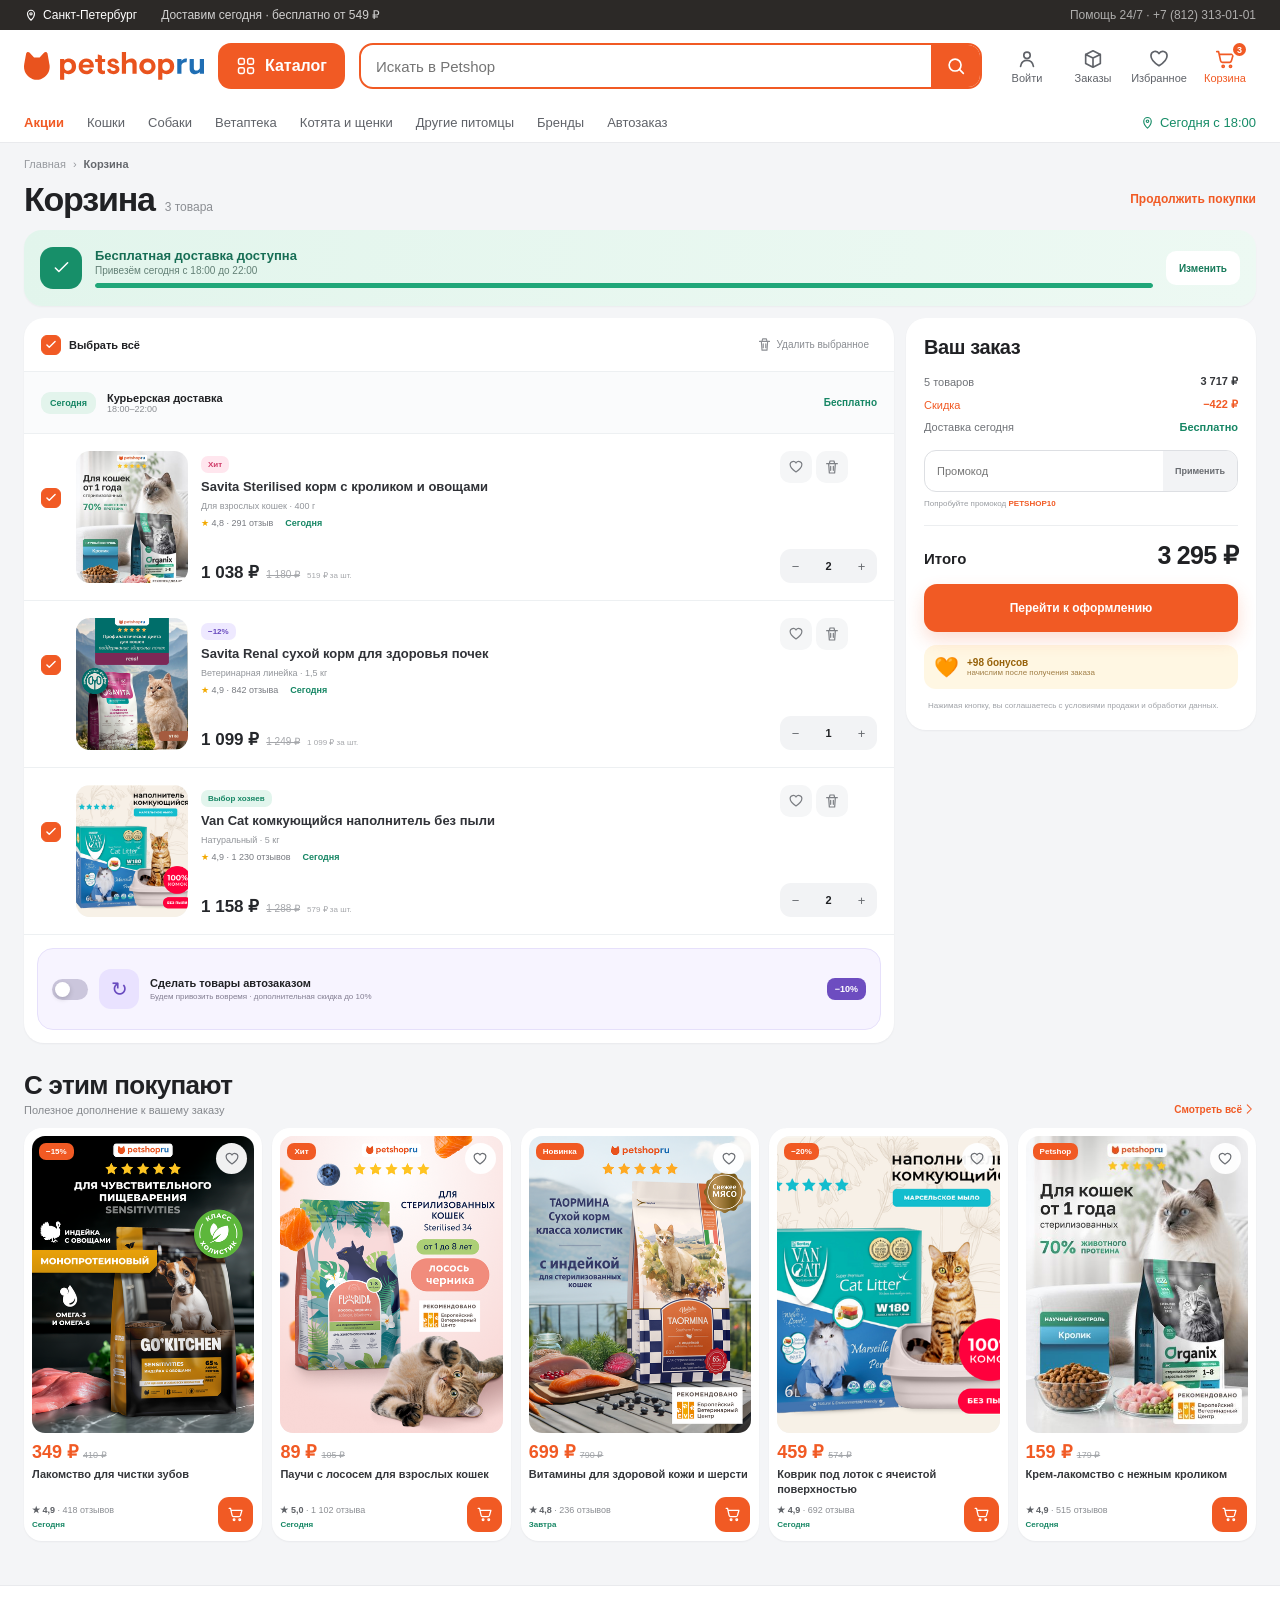
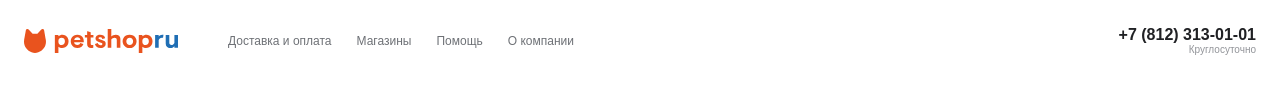
==== public/prototype/cart.html @ 6e59c79e "Add redesigned responsive shopping cart" ====
<!doctype html>
<html lang="ru">
<head>
  <meta charset="utf-8">
  <meta name="viewport" content="width=device-width, initial-scale=1, viewport-fit=cover">
  <meta name="theme-color" content="#f15a24">
  <title>Корзина — Petshop</title>
  <link rel="stylesheet" href="styles.css">
  <link rel="stylesheet" href="cart.css">
</head>
<body class="cart-page">
  <svg class="svg-sprite" aria-hidden="true">
    <symbol id="i-menu" viewBox="0 0 24 24"><path d="M4 7h16M4 12h16M4 17h16"/></symbol>
    <symbol id="i-search" viewBox="0 0 24 24"><circle cx="11" cy="11" r="6.5"/><path d="m16 16 4 4"/></symbol>
    <symbol id="i-pin" viewBox="0 0 24 24"><path d="M12 21s6-5.1 6-11a6 6 0 1 0-12 0c0 5.9 6 11 6 11Z"/><circle cx="12" cy="10" r="2"/></symbol>
    <symbol id="i-user" viewBox="0 0 24 24"><circle cx="12" cy="8" r="3.5"/><path d="M5 20c.7-4.3 3.2-6.5 7-6.5s6.3 2.2 7 6.5"/></symbol>
    <symbol id="i-heart" viewBox="0 0 24 24"><path d="M20.8 8.4c0 5.4-8.8 11-8.8 11s-8.8-5.6-8.8-11A4.7 4.7 0 0 1 12 6.1a4.7 4.7 0 0 1 8.8 2.3Z"/></symbol>
    <symbol id="i-cart" viewBox="0 0 24 24"><path d="M3 4h2l2.2 10.1a2 2 0 0 0 2 1.6h7.8a2 2 0 0 0 1.9-1.4L21 7H6"/><circle cx="10" cy="20" r="1.2"/><circle cx="18" cy="20" r="1.2"/></symbol>
    <symbol id="i-box" viewBox="0 0 24 24"><path d="m4 7 8-4 8 4-8 4-8-4Zm0 0v10l8 4 8-4V7M12 11v10"/></symbol>
    <symbol id="i-grid" viewBox="0 0 24 24"><rect x="3" y="3" width="7" height="7" rx="2"/><rect x="14" y="3" width="7" height="7" rx="2"/><rect x="3" y="14" width="7" height="7" rx="2"/><rect x="14" y="14" width="7" height="7" rx="2"/></symbol>
    <symbol id="i-chevron" viewBox="0 0 24 24"><path d="m9 5 7 7-7 7"/></symbol>
    <symbol id="i-close" viewBox="0 0 24 24"><path d="m5 5 14 14M19 5 5 19"/></symbol>
    <symbol id="i-home" viewBox="0 0 24 24"><path d="m3 11 9-8 9 8"/><path d="M5 10v11h14V10M9 21v-7h6v7"/></symbol>
    <symbol id="i-trash" viewBox="0 0 24 24"><path d="M4 7h16M9 3h6l1 4H8l1-4Zm-2 4 1 14h8l1-14M10 11v6M14 11v6"/></symbol>
    <symbol id="i-check" viewBox="0 0 24 24"><path d="m5 12 4 4L19 6"/></symbol>
  </svg>

  <div class="topbar">
    <div class="shell topbar__inner">
      <button type="button" data-toast="Город доставки — Санкт-Петербург"><svg><use href="#i-pin"/></svg>Санкт-Петербург</button>
      <span>Доставим сегодня · бесплатно от 549 ₽</span>
      <a href="tel:+78123130101">Помощь 24/7 · +7 (812) 313-01-01</a>
    </div>
  </div>

  <header class="site-header">
    <div class="shell header-main">
      <button class="icon-button mobile-menu" type="button" aria-label="Открыть меню" aria-expanded="false" data-menu-open><svg><use href="#i-menu"/></svg></button>
      <a class="logo" href="index.html" aria-label="Petshop — главная"><img src="assets/petshop-logo.svg" alt="Petshop.ru"></a>
      <a class="catalog-button" href="catalog.html"><svg><use href="#i-grid"/></svg>Каталог</a>
      <form class="search search--desktop" data-search-form>
        <input type="search" placeholder="Искать в Petshop" aria-label="Поиск в Petshop">
        <button type="submit" aria-label="Найти"><svg><use href="#i-search"/></svg></button>
      </form>
      <nav class="account-nav" aria-label="Личный кабинет">
        <a href="#" data-toast="Вход в личный кабинет"><svg><use href="#i-user"/></svg><span>Войти</span></a>
        <a href="#" data-toast="Открываем заказы"><svg><use href="#i-box"/></svg><span>Заказы</span></a>
        <a href="#" data-toast="Открываем избранное"><svg><use href="#i-heart"/></svg><span>Избранное</span></a>
        <a href="cart.html" class="cart-link is-current"><svg><use href="#i-cart"/></svg><span>Корзина</span><b data-cart-count>3</b></a>
      </nav>
      <a class="mobile-cart is-current" href="cart.html" aria-label="Корзина"><svg><use href="#i-cart"/></svg><b data-cart-count>3</b></a>
    </div>

    <div class="shell mobile-search-wrap">
      <form class="search search--mobile" data-search-form>
        <svg><use href="#i-search"/></svg>
        <input type="search" placeholder="Искать в Petshop" aria-label="Поиск в Petshop">
      </form>
    </div>

    <nav class="shell shortcut-nav" aria-label="Разделы магазина">
      <a class="shortcut-nav__accent" href="index.html#catalog">Акции</a>
      <a href="catalog.html?page=cats">Кошки</a>
      <a href="catalog.html?page=dogs">Собаки</a>
      <a href="catalog.html#vet">Ветаптека</a>
      <a href="catalog.html#young">Котята и щенки</a>
      <a href="catalog.html#other-pets">Другие питомцы</a>
      <a href="#" data-toast="Открываем список брендов">Бренды</a>
      <a href="index.html#auto">Автозаказ</a>
      <span><svg><use href="#i-pin"/></svg> Сегодня с 18:00</span>
    </nav>
  </header>

  <main class="shell cart-main">
    <nav class="cart-breadcrumbs" aria-label="Хлебные крошки"><a href="index.html">Главная</a><span>›</span><b>Корзина</b></nav>
    <div class="cart-title"><div><h1>Корзина</h1><span data-cart-title-count>3 товара</span></div><a href="catalog.html">Продолжить покупки</a></div>

    <section class="free-delivery" data-free-delivery>
      <span class="free-delivery__icon"><svg><use href="#i-check"/></svg></span>
      <div><b data-delivery-message>Бесплатная доставка доступна</b><small>Привезём сегодня с 18:00 до 22:00</small><i><span data-delivery-progress></span></i></div>
      <button type="button" data-toast="Интервалы доставки можно изменить при оформлении">Изменить</button>
    </section>

    <div class="cart-layout">
      <section class="cart-list-card">
        <div class="cart-list-head">
          <label class="cart-check"><input type="checkbox" checked data-select-all><i><svg><use href="#i-check"/></svg></i><span>Выбрать всё</span></label>
          <button type="button" data-delete-selected><svg><use href="#i-trash"/></svg>Удалить выбранное</button>
        </div>
        <div class="cart-delivery-head"><span>Сегодня</span><div><b>Курьерская доставка</b><small>18:00–22:00</small></div><em>Бесплатно</em></div>

        <div class="cart-items" data-cart-items>
          <article class="cart-item" data-cart-item data-price="519" data-old-price="590" data-quantity="2">
            <label class="cart-check cart-item__check"><input type="checkbox" checked data-item-check><i><svg><use href="#i-check"/></svg></i></label>
            <a class="cart-item__image" href="#" data-toast="Открываем карточку Savita Sterilised"><img src="assets/product-rabbit.jpg" alt="Savita Sterilised с кроликом"></a>
            <div class="cart-item__info">
              <span class="cart-item__badge">Хит</span>
              <h2>Savita Sterilised корм с кроликом и овощами</h2>
              <p>Для взрослых кошек · 400 г</p>
              <div class="cart-item__meta"><span>★ 4,8 · 291 отзыв</span><b>Сегодня</b></div>
              <div class="cart-item__mobile-price"><strong data-line-price>1 038 ₽</strong><del data-line-old>1 180 ₽</del></div>
              <div class="cart-item__mobile-controls"></div>
            </div>
            <div class="cart-item__actions"><button type="button" aria-label="В избранное" data-favorite><svg><use href="#i-heart"/></svg></button><button type="button" aria-label="Удалить товар" data-remove-item><svg><use href="#i-trash"/></svg></button></div>
            <div class="cart-item__price"><strong data-line-price>1 038 ₽</strong><del data-line-old>1 180 ₽</del><small>519 ₽ за шт.</small></div>
            <div class="quantity" aria-label="Количество товара"><button type="button" aria-label="Уменьшить количество" data-quantity-minus>−</button><b data-quantity-value>2</b><button type="button" aria-label="Увеличить количество" data-quantity-plus>+</button></div>
          </article>

          <article class="cart-item" data-cart-item data-price="1099" data-old-price="1249" data-quantity="1">
            <label class="cart-check cart-item__check"><input type="checkbox" checked data-item-check><i><svg><use href="#i-check"/></svg></i></label>
            <a class="cart-item__image" href="#" data-toast="Открываем карточку Savita Renal"><img src="assets/product-renal.png" alt="Savita Renal"></a>
            <div class="cart-item__info">
              <span class="cart-item__badge cart-item__badge--purple">−12%</span>
              <h2>Savita Renal сухой корм для здоровья почек</h2>
              <p>Ветеринарная линейка · 1,5 кг</p>
              <div class="cart-item__meta"><span>★ 4,9 · 842 отзыва</span><b>Сегодня</b></div>
              <div class="cart-item__mobile-price"><strong data-line-price>1 099 ₽</strong><del data-line-old>1 249 ₽</del></div>
              <div class="cart-item__mobile-controls"></div>
            </div>
            <div class="cart-item__actions"><button type="button" aria-label="В избранное" data-favorite><svg><use href="#i-heart"/></svg></button><button type="button" aria-label="Удалить товар" data-remove-item><svg><use href="#i-trash"/></svg></button></div>
            <div class="cart-item__price"><strong data-line-price>1 099 ₽</strong><del data-line-old>1 249 ₽</del><small>1 099 ₽ за шт.</small></div>
            <div class="quantity" aria-label="Количество товара"><button type="button" aria-label="Уменьшить количество" data-quantity-minus>−</button><b data-quantity-value>1</b><button type="button" aria-label="Увеличить количество" data-quantity-plus>+</button></div>
          </article>

          <article class="cart-item" data-cart-item data-price="579" data-old-price="644" data-quantity="2">
            <label class="cart-check cart-item__check"><input type="checkbox" checked data-item-check><i><svg><use href="#i-check"/></svg></i></label>
            <a class="cart-item__image" href="#" data-toast="Открываем карточку Van Cat"><img src="assets/product-litter.png" alt="Van Cat наполнитель"></a>
            <div class="cart-item__info">
              <span class="cart-item__badge cart-item__badge--green">Выбор хозяев</span>
              <h2>Van Cat комкующийся наполнитель без пыли</h2>
              <p>Натуральный · 5 кг</p>
              <div class="cart-item__meta"><span>★ 4,9 · 1 230 отзывов</span><b>Сегодня</b></div>
              <div class="cart-item__mobile-price"><strong data-line-price>1 158 ₽</strong><del data-line-old>1 288 ₽</del></div>
              <div class="cart-item__mobile-controls"></div>
            </div>
            <div class="cart-item__actions"><button type="button" aria-label="В избранное" data-favorite><svg><use href="#i-heart"/></svg></button><button type="button" aria-label="Удалить товар" data-remove-item><svg><use href="#i-trash"/></svg></button></div>
            <div class="cart-item__price"><strong data-line-price>1 158 ₽</strong><del data-line-old>1 288 ₽</del><small>579 ₽ за шт.</small></div>
            <div class="quantity" aria-label="Количество товара"><button type="button" aria-label="Уменьшить количество" data-quantity-minus>−</button><b data-quantity-value>2</b><button type="button" aria-label="Увеличить количество" data-quantity-plus>+</button></div>
          </article>
        </div>

        <div class="cart-empty" data-cart-empty hidden><span>🛒</span><h2>Корзина пока пуста</h2><p>Верните товары или выберите что-нибудь из рекомендаций.</p><a href="catalog.html">Перейти в каталог</a></div>

        <label class="auto-order-card">
          <input type="checkbox" data-auto-order>
          <i></i>
          <span class="auto-order-card__icon">↻</span>
          <span><b>Сделать товары автозаказом</b><small>Будем привозить вовремя · дополнительная скидка до 10%</small></span>
          <em>−10%</em>
        </label>
      </section>

      <aside class="order-summary">
        <h2>Ваш заказ</h2>
        <div class="summary-row"><span data-summary-count>5 товаров</span><b data-summary-old>3 717 ₽</b></div>
        <div class="summary-row summary-row--discount"><span>Скидка</span><b data-summary-discount>−422 ₽</b></div>
        <div class="summary-row"><span>Доставка сегодня</span><b class="summary-free">Бесплатно</b></div>
        <form class="promo-form" data-promo-form><input type="text" placeholder="Промокод" aria-label="Промокод"><button type="submit">Применить</button></form>
        <div class="promo-hint">Попробуйте промокод <button type="button" data-copy-promo>PETSHOP10</button></div>
        <div class="summary-total"><span>Итого</span><strong data-summary-total>3 295 ₽</strong></div>
        <button class="checkout-button" type="button" data-checkout>Перейти к оформлению</button>
        <div class="summary-bonus"><span>🧡</span><div><b data-bonus-value>+99 бонусов</b><small>начислим после получения заказа</small></div></div>
        <p class="summary-legal">Нажимая кнопку, вы соглашаетесь с условиями продажи и обработки данных.</p>
      </aside>
    </div>

    <section class="recommendations">
      <div class="recommendations__head"><div><h2>С этим покупают</h2><p>Полезное дополнение к вашему заказу</p></div><a href="catalog.html">Смотреть всё <svg><use href="#i-chevron"/></svg></a></div>
      <div class="recommendation-grid">
        <article class="recommendation-card"><div><span>−15%</span><button type="button" aria-label="В избранное" data-favorite><svg><use href="#i-heart"/></svg></button><img src="assets/product-dog.png" alt="Лакомство для чистки зубов"></div><strong>349 ₽</strong><del>410 ₽</del><h3>Лакомство для чистки зубов</h3><p><b>★ 4,9</b> · 418 отзывов</p><small>Сегодня</small><button type="button" data-reco-add><svg><use href="#i-cart"/></svg><span>В корзину</span></button></article>
        <article class="recommendation-card"><div><span>Хит</span><button type="button" aria-label="В избранное" data-favorite><svg><use href="#i-heart"/></svg></button><img src="assets/product-salmon.png" alt="Паучи с лососем"></div><strong>89 ₽</strong><del>105 ₽</del><h3>Паучи с лососем для взрослых кошек</h3><p><b>★ 5,0</b> · 1 102 отзыва</p><small>Сегодня</small><button type="button" data-reco-add><svg><use href="#i-cart"/></svg><span>В корзину</span></button></article>
        <article class="recommendation-card"><div><span>Новинка</span><button type="button" aria-label="В избранное" data-favorite><svg><use href="#i-heart"/></svg></button><img src="assets/product-turkey.png" alt="Витамины для шерсти"></div><strong>699 ₽</strong><del>790 ₽</del><h3>Витамины для здоровой кожи и шерсти</h3><p><b>★ 4,8</b> · 236 отзывов</p><small>Завтра</small><button type="button" data-reco-add><svg><use href="#i-cart"/></svg><span>В корзину</span></button></article>
        <article class="recommendation-card"><div><span>−20%</span><button type="button" aria-label="В избранное" data-favorite><svg><use href="#i-heart"/></svg></button><img src="assets/product-litter.png" alt="Коврик под лоток"></div><strong>459 ₽</strong><del>574 ₽</del><h3>Коврик под лоток с ячеистой поверхностью</h3><p><b>★ 4,9</b> · 692 отзыва</p><small>Сегодня</small><button type="button" data-reco-add><svg><use href="#i-cart"/></svg><span>В корзину</span></button></article>
        <article class="recommendation-card"><div><span>Petshop</span><button type="button" aria-label="В избранное" data-favorite><svg><use href="#i-heart"/></svg></button><img src="assets/product-rabbit.jpg" alt="Крем-лакомство"></div><strong>159 ₽</strong><del>179 ₽</del><h3>Крем-лакомство с нежным кроликом</h3><p><b>★ 4,9</b> · 515 отзывов</p><small>Сегодня</small><button type="button" data-reco-add><svg><use href="#i-cart"/></svg><span>В корзину</span></button></article>
      </div>
    </section>
  </main>

  <footer class="footer">
    <div class="shell footer__inner">
      <a class="logo logo--footer" href="index.html"><img src="assets/petshop-logo.svg" alt="Petshop.ru"></a>
      <nav><a href="#">Доставка и оплата</a><a href="#">Магазины</a><a href="#">Помощь</a><a href="#">О компании</a></nav>
      <div><a href="tel:+78123130101">+7 (812) 313-01-01</a><span>Круглосуточно</span></div>
    </div>
  </footer>

  <div class="mobile-checkout-bar" data-mobile-checkout><div><small>Итого</small><b data-mobile-total>3 295 ₽</b></div><button type="button" data-checkout>Оформить</button></div>

  <nav class="mobile-bottom-nav cart-bottom-nav" aria-label="Мобильная навигация">
    <a href="index.html"><svg><use href="#i-home"/></svg><span>Главная</span></a>
    <a href="catalog.html"><svg><use href="#i-grid"/></svg><span>Каталог</span></a>
    <a href="#" data-toast="Нажмите на строку поиска"><svg><use href="#i-search"/></svg><span>Поиск</span></a>
    <a href="#" data-toast="Открываем заказы"><svg><use href="#i-box"/></svg><span>Заказы</span></a>
    <a class="is-active" href="cart.html"><svg><use href="#i-cart"/></svg><span>Корзина</span><b data-cart-count>3</b></a>
  </nav>

  <aside class="mobile-drawer" aria-hidden="true" data-mobile-drawer>
    <div class="mobile-drawer__panel">
      <div class="mobile-drawer__head"><a class="logo" href="index.html"><img src="assets/petshop-logo.svg" alt="Petshop.ru"></a><button class="icon-button" type="button" aria-label="Закрыть меню" data-menu-close><svg><use href="#i-close"/></svg></button></div>
      <nav><a href="catalog.html">Каталог</a><a href="catalog.html?page=cats">Кошки</a><a href="catalog.html?page=dogs">Собаки</a><a href="catalog.html#vet">Ветаптека</a><a href="index.html#auto">Автозаказ</a><a href="#" data-toast="Открываем магазины">Магазины</a></nav>
      <div class="drawer-delivery"><svg><use href="#i-pin"/></svg><span><b>Доставим сегодня</b><small>Санкт-Петербург</small></span></div>
    </div>
  </aside>

  <div class="toast" role="status" aria-live="polite" data-toast-box></div>
  <script src="script.js"></script>
  <script src="cart.js"></script>
</body>
</html>
---- public/prototype/styles.css ----
:root {
  --orange: #f15a24;
  --orange-dark: #d94716;
  --ink: #202124;
  --muted: #72757b;
  --line: #e9eaed;
  --canvas: #f3f5f8;
  --paper: #fff;
  --green: #168c67;
  --radius: 18px;
}

* { box-sizing: border-box; }
html { scroll-behavior: smooth; }
body { margin: 0; overflow-x: clip; background: var(--canvas); color: var(--ink); font-family: -apple-system, BlinkMacSystemFont, "Segoe UI", Arial, sans-serif; -webkit-font-smoothing: antialiased; }
body.drawer-open { overflow: hidden; }
a { color: inherit; text-decoration: none; }
button, input { font: inherit; }
button { color: inherit; }
button, a { -webkit-tap-highlight-color: transparent; }
img { display: block; max-width: 100%; }
svg { width: 22px; height: 22px; fill: none; stroke: currentColor; stroke-width: 1.8; stroke-linecap: round; stroke-linejoin: round; }
.svg-sprite { position: absolute; width: 0; height: 0; overflow: hidden; }
.shell { width: min(1360px, calc(100% - 48px)); margin-inline: auto; }

.topbar { background: #2c2927; color: rgba(255,255,255,.78); font-size: 12px; }
.topbar__inner { height: 30px; display: flex; align-items: center; gap: 24px; }
.topbar button { display: flex; align-items: center; gap: 5px; padding: 0; border: 0; background: none; color: #fff; cursor: pointer; }
.topbar button svg { width: 14px; height: 14px; }
.topbar a { margin-left: auto; color: rgba(255,255,255,.62); }

.site-header { position: sticky; z-index: 50; top: 0; background: #fff; box-shadow: 0 1px 0 var(--line); }
.header-main { height: 72px; display: flex; align-items: center; gap: 14px; }
.logo { flex: 0 0 auto; display: inline-flex; align-items: center; }
.logo img { width: 180px; height: 28px; }
.catalog-button { height: 46px; display: flex; align-items: center; gap: 9px; padding: 0 18px; border: 0; border-radius: 13px; background: var(--orange); color: #fff; font-weight: 750; cursor: pointer; }
.catalog-button:hover { background: var(--orange-dark); }
.catalog-button svg { width: 20px; }
.search { height: 46px; display: flex; align-items: center; border: 2px solid var(--orange); border-radius: 14px; background: #fff; overflow: hidden; }
.search--desktop { flex: 1 1 auto; min-width: 240px; }
.search input { width: 100%; height: 100%; padding: 0 15px; border: 0; outline: 0; background: transparent; font-size: 15px; }
.search button { width: 52px; height: 100%; display: grid; place-items: center; border: 0; background: var(--orange); color: #fff; cursor: pointer; }
.account-nav { flex: 0 0 auto; display: flex; gap: 4px; }
.account-nav a { position: relative; min-width: 62px; height: 52px; display: grid; place-items: center; align-content: center; gap: 2px; border-radius: 12px; color: #5f6268; font-size: 11px; }
.account-nav a:hover { background: #f6f6f7; color: var(--orange); }
.account-nav svg { width: 22px; height: 22px; }
.account-nav b, .mobile-cart b, .mobile-bottom-nav b { position: absolute; top: 1px; right: 8px; min-width: 17px; height: 17px; display: grid; place-items: center; padding: 0 4px; border: 2px solid #fff; border-radius: 99px; background: var(--orange); color: #fff; font-size: 9px; }
.mobile-menu, .mobile-cart, .mobile-search-wrap { display: none; }
.icon-button { width: 42px; height: 42px; display: grid; place-items: center; padding: 0; border: 1px solid var(--line); border-radius: 12px; background: #fff; cursor: pointer; }
.mobile-menu { display: none; }

.shortcut-nav { height: 40px; display: flex; align-items: center; gap: 23px; overflow: hidden; color: #5f6268; font-size: 13px; white-space: nowrap; }
.shortcut-nav a:hover, .shortcut-nav__accent { color: var(--orange); }
.shortcut-nav__accent { font-weight: 750; }
.shortcut-nav span { margin-left: auto; display: flex; align-items: center; gap: 5px; color: var(--green); }
.shortcut-nav span svg { width: 15px; height: 15px; }

.hero { position: relative; height: 204px; margin-top: 18px; overflow: hidden; border-radius: 24px; background: linear-gradient(105deg, #ef5122 0%, #f26b35 55%, #ffb03b 100%); color: #fff; box-shadow: 0 12px 30px rgba(147,61,28,.12); }
.hero::before { content: ""; position: absolute; inset: 0; opacity: .24; background-image: radial-gradient(circle at 2px 2px, #fff 1.2px, transparent 1.4px); background-size: 18px 18px; }
.hero__content { position: relative; z-index: 3; width: 57%; height: 100%; display: flex; flex-direction: column; align-items: flex-start; justify-content: center; padding: 20px 36px; }
.pet-chip { display: flex; align-items: center; gap: 8px; margin-bottom: 8px; padding: 5px 9px 5px 6px; border: 1px solid rgba(255,255,255,.38); border-radius: 99px; background: rgba(255,255,255,.16); color: #fff; cursor: pointer; }
.pet-chip__avatar { width: 28px; height: 28px; display: grid; place-items: center; border-radius: 50%; background: #fff; font-size: 17px; }
.pet-chip span:nth-child(2) { display: grid; text-align: left; }
.pet-chip b { font-size: 11px; }
.pet-chip small { opacity: .75; font-size: 9px; }
.pet-chip svg { width: 14px; height: 14px; }
.hero h1 { margin: 0; max-width: 580px; font-size: clamp(32px, 3vw, 46px); line-height: .98; letter-spacing: -1.8px; }
.hero p { margin: 10px 0 15px; color: rgba(255,255,255,.84); font-size: 14px; }
.hero__button { height: 40px; padding: 0 18px; border: 0; border-radius: 11px; background: #fff; color: #d94818; font-size: 13px; font-weight: 750; cursor: pointer; box-shadow: 0 6px 16px rgba(104,36,12,.14); }
.hero__shape { position: absolute; z-index: 1; right: 4%; bottom: -180px; width: 490px; height: 490px; border-radius: 50%; background: rgba(255,220,74,.9); }
.hero__pet { position: absolute; z-index: 2; right: 10%; bottom: -112px; width: 310px; }
.hero__message { position: absolute; z-index: 4; right: 24px; top: 20px; display: flex; align-items: center; gap: 9px; padding: 10px 13px; border-radius: 13px; background: rgba(255,255,255,.9); color: #44372e; box-shadow: 0 8px 20px rgba(91,42,15,.13); }
.hero__message svg { width: 18px; color: var(--orange); }
.hero__message span { display: grid; }
.hero__message b { font-size: 11px; }
.hero__message small { color: #81766e; font-size: 9px; }

.quick-section { margin-top: 14px; }
.quick-grid { display: grid; grid-template-columns: repeat(6, minmax(0,1fr)); gap: 10px; }
.quick-card { min-width: 0; height: 82px; display: flex; align-items: center; gap: 10px; padding: 10px; border: 0; border-radius: 16px; background: #fff; text-align: left; cursor: pointer; box-shadow: 0 1px 2px rgba(20,20,20,.04); transition: transform .18s ease, box-shadow .18s ease; }
.quick-card:hover { transform: translateY(-2px); box-shadow: 0 8px 22px rgba(30,34,40,.08); }
.quick-card__icon { flex: 0 0 50px; width: 50px; height: 50px; display: grid; place-items: center; border-radius: 15px; font-size: 24px; font-weight: 800; }
.quick-card__icon svg { width: 24px; }
.quick-card__icon--peach { background: #ffe9df; }
.quick-card__icon--blue { background: #e8f1ff; }
.quick-card__icon--green { background: #e2f5ed; color: var(--green); }
.quick-card__icon--lilac { background: #eee9ff; color: #7054c7; }
.quick-card__icon--yellow { background: #fff2c7; color: #b67b00; }
.quick-card__icon--rose { background: #ffe7ee; color: #d95373; }
.quick-card > span:last-child { min-width: 0; display: grid; gap: 3px; }
.quick-card b { overflow: hidden; text-overflow: ellipsis; font-size: 13px; white-space: nowrap; }
.quick-card small { overflow: hidden; color: var(--muted); font-size: 10px; text-overflow: ellipsis; white-space: nowrap; }

.product-section { margin-top: 28px; scroll-margin-top: 120px; }
.section-head { display: flex; align-items: flex-end; justify-content: space-between; margin-bottom: 14px; }
.section-head h2 { margin: 0; font-size: 28px; letter-spacing: -.8px; }
.section-head p { margin: 4px 0 0; color: var(--muted); font-size: 13px; }
.section-head a { display: flex; align-items: center; gap: 2px; color: var(--orange); font-size: 13px; font-weight: 700; }
.section-head a svg { width: 17px; }
.discovery-tabs { display: flex; gap: 8px; margin: -2px 0 13px; overflow-x: auto; scrollbar-width: none; }
.discovery-tabs::-webkit-scrollbar { display: none; }
.discovery-tabs button { flex: 0 0 auto; height: 34px; padding: 0 14px; border: 0; border-radius: 10px; background: #fff; color: #5f6268; font-size: 12px; font-weight: 700; cursor: pointer; }
.discovery-tabs button.is-active { background: var(--orange); color: #fff; }
.product-feed { display: grid; gap: 13px; }
.feed-batch { display: grid; gap: 13px; }
.product-grid { display: grid; grid-template-columns: repeat(6, minmax(0,1fr)); gap: 10px; }
.product-card { position: relative; min-width: 0; padding: 8px 8px 12px; border-radius: 18px; background: #fff; box-shadow: 0 1px 2px rgba(20,20,20,.05); transition: transform .16s ease, box-shadow .16s ease; }
.product-card:hover { transform: translateY(-2px); box-shadow: 0 10px 26px rgba(30,34,40,.08); }
.product-card__visual { position: relative; aspect-ratio: 3 / 4; overflow: hidden; border-radius: 13px; background: #f3f3f3; }
.preview-images { position: absolute; inset: 0; }
.product-card__visual .preview-image { position: absolute; inset: 0; width: 100%; height: 100%; object-fit: cover; opacity: 0; transition: opacity .16s ease; }
.product-card__visual .preview-image.is-active { opacity: 1; }
.product-card__visual .preview-image--2 { transform: scale(1.12); object-position: center 44%; }
.product-card__visual .preview-image--3 { padding: 8%; background: #f7f5f3; object-fit: contain; transform: scale(.96); }
.preview-zones { position: absolute; z-index: 3; inset: 0; display: grid; grid-template-columns: repeat(3,1fr); }
.preview-zone { min-width: 0; cursor: pointer; touch-action: manipulation; }
.preview-dots { position: absolute; z-index: 4; left: 50%; bottom: 8px; display: flex; gap: 3px; padding: 3px 5px; border-radius: 99px; background: rgba(29,28,27,.24); transform: translateX(-50%); pointer-events: none; }
.preview-dots i { width: 13px; height: 3px; border-radius: 99px; background: rgba(255,255,255,.48); transition: background .16s ease, width .16s ease; }
.preview-dots i.is-active { width: 20px; background: #fff; }
.favorite { position: absolute; z-index: 5; top: 8px; right: 8px; width: 34px; height: 34px; display: grid; place-items: center; padding: 0; border: 0; border-radius: 50%; background: rgba(255,255,255,.94); color: #666; cursor: pointer; box-shadow: 0 3px 10px rgba(0,0,0,.09); }
.favorite svg { width: 18px; }
.favorite.is-active { color: #e4415d; }
.favorite.is-active svg { fill: currentColor; }
.badge { position: absolute; z-index: 5; left: 7px; top: 7px; max-width: calc(100% - 54px); overflow: hidden; padding: 4px 7px; border-radius: 7px; color: #fff; font-size: 9px; font-weight: 750; text-overflow: ellipsis; white-space: nowrap; pointer-events: none; }
.badge--orange { background: #f05b2b; }
.badge--pink { background: #e74777; }
.badge--purple { background: #7457cc; }
.badge--green { background: #25a672; }
.badge--blue { background: #3d76d5; }
.price-row { display: flex; align-items: baseline; gap: 6px; margin-top: 9px; }
.price-row strong { color: var(--orange); font-size: 20px; letter-spacing: -.4px; }
.price-row del { color: #a1a3a7; font-size: 11px; }
.product-card h3 { min-height: 36px; margin: 4px 0 5px; overflow: hidden; display: -webkit-box; color: #303237; font-size: 13px; font-weight: 500; line-height: 1.38; -webkit-box-orient: vertical; -webkit-line-clamp: 2; }
.rating { display: flex; align-items: center; gap: 3px; min-width: 0; color: #55585d; font-size: 11px; }
.rating__star { color: #f2a900; font-size: 12px; line-height: 1; }
.rating b { font-size: 11px; }
.rating span:last-child { overflow: hidden; color: #8b8e93; font-weight: 400; text-overflow: ellipsis; white-space: nowrap; }
.delivery { display: flex; align-items: center; gap: 5px; margin-top: 6px; color: var(--green); font-size: 10px; font-weight: 650; }
.delivery i { width: 6px; height: 6px; border-radius: 50%; background: #26a679; }
.add-cart { position: absolute; right: 10px; bottom: 10px; width: 38px; height: 38px; display: grid; place-items: center; padding: 0; border: 0; border-radius: 12px; background: var(--orange); color: #fff; cursor: pointer; }
.add-cart svg { width: 19px; }
.add-cart span { display: none; }
.add-cart.is-added { background: #e0f2ea; color: var(--green); }

.promo-strip { position: relative; height: 82px; display: flex; align-items: center; gap: 14px; padding: 0 118px 0 22px; overflow: hidden; border-radius: 18px; color: #fff; }
.promo-strip::after { content: ""; position: absolute; right: 58px; width: 132px; height: 132px; border: 25px solid rgba(255,255,255,.13); border-radius: 50%; }
.promo-strip--orange { background: linear-gradient(100deg, #ef5422, #ff7c38); }
.promo-strip--blue { background: linear-gradient(100deg, #2774d8, #5c98ef); }
.promo-strip--green { background: linear-gradient(100deg, #148a68, #35ad83); }
.promo-strip--purple { background: linear-gradient(100deg, #6747bd, #8c6cdb); }
.promo-strip__icon { position: relative; z-index: 2; flex: 0 0 48px; width: 48px; height: 48px; display: grid; place-items: center; border-radius: 15px; background: rgba(255,255,255,.18); font-size: 24px; }
.promo-strip__copy { position: relative; z-index: 2; min-width: 0; }
.promo-strip__eyebrow { display: block; margin-bottom: 2px; color: rgba(255,255,255,.72); font-size: 9px; font-weight: 800; letter-spacing: .8px; text-transform: uppercase; }
.promo-strip h3 { margin: 0; font-size: 20px; line-height: 1.05; letter-spacing: -.35px; }
.promo-strip p { margin: 3px 0 0; color: rgba(255,255,255,.78); font-size: 11px; }
.promo-strip button { position: relative; z-index: 3; flex: 0 0 auto; height: 36px; margin-left: auto; padding: 0 16px; border: 0; border-radius: 10px; background: #fff; color: #313235; font-size: 11px; font-weight: 800; cursor: pointer; }
.promo-strip img { position: absolute; z-index: 2; right: 18px; bottom: -20px; width: 92px; height: 92px; object-fit: contain; filter: drop-shadow(0 8px 10px rgba(0,0,0,.14)); }
.feed-loader { height: 72px; display: flex; align-items: center; justify-content: center; gap: 8px; color: #85888d; font-size: 11px; font-weight: 650; }
.feed-loader span { display: inline-grid; place-items: center; width: 30px; height: 30px; border-radius: 50%; background: #fff0e9; animation: loader-pulse 1.4s ease-in-out infinite; }
@keyframes loader-pulse { 50% { transform: scale(1.12); } }

.auto-banner { position: relative; min-height: 146px; display: flex; align-items: center; gap: 18px; margin-top: 26px; margin-bottom: 34px; padding: 24px 190px 24px 28px; overflow: hidden; border-radius: 22px; background: linear-gradient(100deg, #5b3db5, #7657cd 62%, #a68bea); color: #fff; }
.auto-banner::after { content: "%"; position: absolute; right: 18px; bottom: -42px; color: rgba(255,255,255,.1); font-size: 190px; font-weight: 900; }
.auto-banner__icon { flex: 0 0 54px; width: 54px; height: 54px; display: grid; place-items: center; border-radius: 16px; background: rgba(255,255,255,.16); }
.auto-banner__icon svg { width: 28px; }
.auto-banner span { color: rgba(255,255,255,.72); font-size: 11px; font-weight: 700; text-transform: uppercase; letter-spacing: .9px; }
.auto-banner h2 { margin: 3px 0 4px; font-size: 25px; }
.auto-banner p { margin: 0; color: rgba(255,255,255,.76); font-size: 13px; }
.auto-banner button { height: 42px; margin-left: auto; padding: 0 20px; border: 0; border-radius: 12px; background: #fff; color: #5c3cb5; font-size: 13px; font-weight: 750; cursor: pointer; }
.auto-banner > strong { position: absolute; z-index: 2; right: 32px; top: 18px; display: grid; color: rgba(255,255,255,.75); font-size: 11px; }
.auto-banner > strong b { color: #fff; font-size: 30px; }

.footer { border-top: 1px solid var(--line); background: #fff; }
.footer__inner { min-height: 110px; display: flex; align-items: center; gap: 50px; }
.logo--footer img { width: 154px; height: auto; }
.footer nav { display: flex; gap: 25px; color: #6e7176; font-size: 12px; }
.footer__inner > div { margin-left: auto; display: grid; text-align: right; }
.footer__inner > div a { font-size: 16px; font-weight: 750; }
.footer__inner > div span { color: #929499; font-size: 10px; }

.mobile-bottom-nav, .mobile-drawer { display: none; }
.toast { position: fixed; z-index: 200; left: 50%; bottom: 24px; max-width: min(420px, calc(100% - 32px)); padding: 12px 17px; border-radius: 12px; background: #272522; color: #fff; box-shadow: 0 18px 42px rgba(0,0,0,.25); font-size: 12px; font-weight: 650; transform: translate(-50%, 24px); opacity: 0; pointer-events: none; transition: .22s ease; }
.toast.is-visible { transform: translate(-50%, 0); opacity: 1; }

@media (max-width: 1180px) {
  .account-nav a { min-width: 52px; }
  .product-grid { grid-template-columns: repeat(5, minmax(0,1fr)); }
  .quick-grid { grid-template-columns: repeat(3, 1fr); }
}

@media (max-width: 860px) {
  .shell { width: min(100% - 28px, 800px); }
  .logo img { width: 160px; height: auto; }
  .catalog-button { padding: 0 13px; }
  .catalog-button span { display: none; }
  .account-nav a:nth-child(2), .account-nav a:nth-child(3) { display: none; }
  .product-grid { grid-template-columns: repeat(4, minmax(0,1fr)); }
}

@media (max-width: 700px) {
  body { padding-bottom: calc(68px + env(safe-area-inset-bottom)); }
  .shell { width: calc(100% - 20px); }
  .topbar__inner { width: calc(100% - 20px); height: 27px; gap: 10px; font-size: 9px; }
  .topbar__inner span { margin-left: auto; }
  .topbar a { display: none; }
  .site-header { position: sticky; top: 0; }
  .header-main { width: calc(100% - 20px); height: 58px; gap: 10px; }
  .mobile-menu { flex: 0 0 38px; width: 38px; height: 38px; display: grid; border: 0; background: #f4f3f1; }
  .logo img { width: 145px; height: auto; }
  .catalog-button, .search--desktop, .account-nav { display: none; }
  .mobile-cart { position: relative; width: 38px; height: 38px; display: grid; place-items: center; margin-left: auto; border-radius: 11px; background: #f4f3f1; }
  .mobile-cart b { right: -3px; top: -4px; }
  .mobile-search-wrap { width: calc(100% - 20px); display: block; padding-bottom: 9px; }
  .search--mobile { height: 42px; gap: 8px; padding: 0 13px; border: 0; border-radius: 13px; background: #f2f3f5; color: #7d8085; }
  .search--mobile svg { flex: 0 0 19px; width: 19px; }
  .search--mobile input { padding: 0; font-size: 13px; }
  .shortcut-nav { width: 100%; height: 39px; gap: 7px; padding: 0 10px; overflow-x: auto; border-top: 1px solid #f2f2f2; scrollbar-width: none; }
  .shortcut-nav::-webkit-scrollbar { display: none; }
  .shortcut-nav a { flex: 0 0 auto; padding: 7px 11px; border-radius: 10px; background: #f5f5f6; color: #36383c; font-size: 10px; font-weight: 650; }
  .shortcut-nav__accent { background: #fff0e9 !important; color: var(--orange) !important; }
  .shortcut-nav span { display: none; }

  .hero { width: calc(100% - 20px); height: 184px; margin-top: 10px; border-radius: 18px; }
  .hero__content { width: 72%; padding: 12px 17px; justify-content: center; }
  .pet-chip { margin-bottom: 8px; padding: 4px 7px 4px 4px; }
  .pet-chip__avatar { width: 25px; height: 25px; font-size: 14px; }
  .pet-chip b { font-size: 10px; }
  .pet-chip small { display: none; }
  .hero h1 { max-width: 230px; font-size: 27px; line-height: 1.01; letter-spacing: -1px; }
  .hero p { max-width: 205px; margin: 7px 0 10px; font-size: 10px; line-height: 1.3; }
  .hero__button { height: 34px; padding: 0 13px; font-size: 10px; }
  .hero__shape { right: -28%; bottom: -94px; width: 270px; height: 270px; }
  .hero__pet { right: -5%; bottom: -67px; width: 170px; }
  .hero__message { display: none; }

  .quick-section { width: 100%; margin-top: 9px; }
  .quick-grid { display: flex; gap: 8px; padding: 0 10px; overflow-x: auto; scroll-snap-type: x proximity; scrollbar-width: none; }
  .quick-grid::-webkit-scrollbar { display: none; }
  .quick-card { flex: 0 0 116px; height: 88px; display: grid; align-content: center; justify-items: start; gap: 6px; padding: 9px; scroll-snap-align: start; }
  .quick-card__icon { width: 38px; height: 38px; font-size: 19px; border-radius: 12px; }
  .quick-card__icon svg { width: 19px; }
  .quick-card b { font-size: 11px; }
  .quick-card small { font-size: 8px; }

  .product-section { margin-top: 23px; scroll-margin-top: 140px; }
  .section-head { align-items: center; margin-bottom: 10px; }
  .section-head h2 { font-size: 22px; letter-spacing: -.5px; }
  .section-head p { margin-top: 2px; max-width: 220px; font-size: 10px; }
  .section-head a { font-size: 10px; }
  .discovery-tabs { width: calc(100% + 10px); gap: 6px; margin: -1px 0 10px; padding-right: 10px; }
  .discovery-tabs button { height: 31px; padding: 0 11px; border-radius: 9px; font-size: 10px; }
  .product-feed, .feed-batch { gap: 9px; }
  .product-grid { grid-template-columns: repeat(2, minmax(0,1fr)); gap: 7px; }
  .product-card, .product-card:nth-child(n) { display: block; padding: 7px 7px 10px; border-radius: 15px; }
  .product-card__visual { border-radius: 11px; }
  .favorite { top: 6px; right: 6px; width: 30px; height: 30px; }
  .favorite svg { width: 16px; }
  .badge { left: 5px; top: 5px; padding: 3px 5px; font-size: 8px; }
  .preview-dots { bottom: 6px; gap: 2px; padding: 3px 4px; }
  .preview-dots i { width: 8px; height: 2px; }
  .preview-dots i.is-active { width: 13px; }
  .price-row { margin-top: 7px; gap: 4px; }
  .price-row strong { font-size: 17px; }
  .price-row del { font-size: 9px; }
  .product-card h3 { min-height: 32px; margin: 3px 0 4px; font-size: 11px; line-height: 1.4; }
  .rating { max-width: calc(100% - 34px); padding-right: 0; font-size: 9px; }
  .rating__star { font-size: 10px; }
  .rating b { font-size: 9px; }
  .rating span:last-child { display: block; }
  .delivery { font-size: 9px; }
  .add-cart { right: 8px; bottom: 8px; width: 34px; height: 34px; border-radius: 10px; }
  .add-cart svg { width: 17px; }

  .promo-strip { height: 68px; gap: 9px; padding: 0 76px 0 11px; border-radius: 14px; }
  .promo-strip::after { right: 38px; width: 92px; height: 92px; border-width: 18px; }
  .promo-strip__icon { flex-basis: 38px; width: 38px; height: 38px; border-radius: 11px; font-size: 18px; }
  .promo-strip__eyebrow { margin-bottom: 1px; font-size: 7px; letter-spacing: .5px; }
  .promo-strip h3 { max-width: 190px; overflow: hidden; font-size: 14px; text-overflow: ellipsis; white-space: nowrap; }
  .promo-strip p { max-width: 190px; margin-top: 2px; overflow: hidden; font-size: 8px; text-overflow: ellipsis; white-space: nowrap; }
  .promo-strip button { display: none; }
  .promo-strip img { right: 4px; bottom: -13px; width: 73px; height: 73px; }
  .feed-loader { height: 58px; font-size: 10px; }

  .auto-banner { width: calc(100% - 20px); min-height: 148px; align-items: flex-start; gap: 10px; margin-top: 18px; margin-bottom: 18px; padding: 18px 74px 18px 16px; border-radius: 18px; }
  .auto-banner__icon { flex-basis: 42px; width: 42px; height: 42px; border-radius: 13px; }
  .auto-banner__icon svg { width: 21px; }
  .auto-banner span { font-size: 8px; }
  .auto-banner h2 { max-width: 180px; margin-top: 3px; font-size: 17px; line-height: 1.06; }
  .auto-banner p { max-width: 180px; font-size: 10px; line-height: 1.35; }
  .auto-banner button { position: absolute; left: 68px; bottom: 15px; height: 34px; margin: 0; padding: 0 13px; font-size: 10px; }
  .auto-banner > strong { right: 13px; top: 15px; }
  .auto-banner > strong b { font-size: 24px; }
  .auto-banner::after { right: -20px; bottom: -24px; font-size: 110px; }

  .footer { display: none; }
  .mobile-bottom-nav { position: fixed; z-index: 100; left: 0; right: 0; bottom: 0; height: calc(66px + env(safe-area-inset-bottom)); display: grid; grid-template-columns: repeat(5,1fr); padding: 7px 5px env(safe-area-inset-bottom); border-top: 1px solid #e7e7e7; background: rgba(255,255,255,.97); backdrop-filter: blur(12px); }
  .mobile-bottom-nav a { position: relative; display: grid; place-items: center; align-content: center; gap: 3px; color: #85888d; font-size: 8px; }
  .mobile-bottom-nav svg { width: 21px; height: 21px; }
  .mobile-bottom-nav a.is-active { color: var(--orange); }
  .mobile-bottom-nav b { top: -1px; right: calc(50% - 20px); }

  .mobile-drawer { position: fixed; inset: 0; z-index: 150; display: block; background: rgba(26,25,24,.36); opacity: 0; visibility: hidden; transition: .22s ease; }
  .mobile-drawer__panel { width: min(330px, 86vw); height: 100%; padding: max(16px, env(safe-area-inset-top)) 18px 20px; background: #fff; transform: translateX(-102%); transition: .24s ease; }
  .mobile-drawer.is-open { opacity: 1; visibility: visible; }
  .mobile-drawer.is-open .mobile-drawer__panel { transform: translateX(0); }
  .mobile-drawer__head { display: flex; align-items: center; justify-content: space-between; margin-bottom: 22px; }
  .mobile-drawer nav { display: grid; }
  .mobile-drawer nav a { padding: 14px 4px; border-bottom: 1px solid var(--line); font-size: 14px; font-weight: 700; }
  .drawer-delivery { display: flex; align-items: center; gap: 10px; margin-top: 22px; padding: 14px; border-radius: 14px; background: #e7f5ef; color: var(--green); }
  .drawer-delivery svg { width: 20px; }
  .drawer-delivery span { display: grid; }
  .drawer-delivery b { font-size: 12px; }
  .drawer-delivery small { color: #668378; font-size: 9px; }
  .toast { bottom: calc(78px + env(safe-area-inset-bottom)); }
}

@media (max-width: 370px) {
  .hero__content { width: 78%; padding-left: 14px; }
  .hero h1 { font-size: 26px; }
  .hero__pet { right: -12%; }
  .section-head p { max-width: 190px; }
}
---- public/prototype/cart.css ----
.cart-page { background: #f4f5f7; }
.cart-page .cart-link.is-current, .cart-page .mobile-cart.is-current { color: var(--orange); }
.cart-main { padding-top: 16px; padding-bottom: 44px; }
.cart-breadcrumbs { display: flex; align-items: center; gap: 7px; margin-bottom: 12px; color: #96999e; font-size: 11px; }
.cart-breadcrumbs a:hover { color: var(--orange); }
.cart-breadcrumbs b { color: #65686d; font-weight: 650; }
.cart-title { display: flex; align-items: center; justify-content: space-between; gap: 20px; margin-bottom: 14px; }
.cart-title > div { display: flex; align-items: baseline; gap: 10px; }
.cart-title h1 { margin: 0; font-size: 34px; line-height: 1; letter-spacing: -1.2px; }
.cart-title span { color: #8b8e93; font-size: 12px; }
.cart-title > a { color: var(--orange); font-size: 12px; font-weight: 750; }

.free-delivery { min-height: 76px; display: flex; align-items: center; gap: 13px; margin-bottom: 12px; padding: 13px 16px; border-radius: 18px; background: linear-gradient(100deg,#e2f5ec,#edf9f3); box-shadow: 0 1px 2px rgba(24,28,34,.04); }
.free-delivery__icon { flex: 0 0 42px; width: 42px; height: 42px; display: grid; place-items: center; border-radius: 13px; background: #178f69; color: #fff; }
.free-delivery__icon svg { width: 21px; }
.free-delivery > div { flex: 1 1 auto; min-width: 0; display: grid; }
.free-delivery b { color: #176e55; font-size: 13px; }
.free-delivery small { margin-top: 2px; color: #638076; font-size: 10px; }
.free-delivery i { height: 5px; margin-top: 7px; overflow: hidden; border-radius: 99px; background: rgba(25,143,106,.14); }
.free-delivery i span { display: block; width: 100%; height: 100%; border-radius: inherit; background: #20a779; transition: width .22s ease; }
.free-delivery button { height: 34px; padding: 0 13px; border: 0; border-radius: 10px; background: #fff; color: #177a5a; font-size: 10px; font-weight: 750; cursor: pointer; }
.free-delivery.is-pending { background: linear-gradient(100deg,#fff1e8,#fff7f1); }
.free-delivery.is-pending .free-delivery__icon { background: var(--orange); }
.free-delivery.is-pending b { color: #b64a21; }
.free-delivery.is-pending small { color: #8e7368; }
.free-delivery.is-pending i { background: rgba(241,90,36,.13); }
.free-delivery.is-pending i span { background: var(--orange); }

.cart-layout { display: grid; grid-template-columns: minmax(0,1fr) 350px; gap: 12px; align-items: start; }
.cart-list-card, .order-summary { border-radius: 20px; background: #fff; box-shadow: 0 1px 2px rgba(24,28,34,.05); }
.cart-list-card { overflow: hidden; }
.cart-list-head { min-height: 54px; display: flex; align-items: center; justify-content: space-between; gap: 15px; padding: 0 17px; border-bottom: 1px solid #edf0f2; }
.cart-list-head > button { display: flex; align-items: center; gap: 5px; padding: 7px 8px; border: 0; border-radius: 9px; background: transparent; color: #8a8d92; font-size: 10px; cursor: pointer; }
.cart-list-head > button:hover { background: #fff0eb; color: var(--orange); }
.cart-list-head > button svg { width: 15px; height: 15px; }
.cart-check { position: relative; display: inline-flex; align-items: center; gap: 8px; cursor: pointer; }
.cart-check input { position: absolute; opacity: 0; pointer-events: none; }
.cart-check i { width: 20px; height: 20px; display: grid; place-items: center; border: 1.5px solid #c8cbd0; border-radius: 6px; background: #fff; color: #fff; transition: .15s ease; }
.cart-check i svg { width: 14px; height: 14px; stroke-width: 2.4; opacity: 0; }
.cart-check input:checked + i { border-color: var(--orange); background: var(--orange); }
.cart-check input:checked + i svg { opacity: 1; }
.cart-check input:focus-visible + i { outline: 3px solid rgba(241,90,36,.18); outline-offset: 2px; }
.cart-check span { font-size: 11px; font-weight: 650; }
.cart-delivery-head { min-height: 62px; display: flex; align-items: center; gap: 11px; padding: 10px 17px; background: #fafbfc; border-bottom: 1px solid #edf0f2; }
.cart-delivery-head > span { flex: 0 0 auto; padding: 6px 9px; border-radius: 9px; background: #e3f4ec; color: #168664; font-size: 9px; font-weight: 800; }
.cart-delivery-head > div { display: grid; }
.cart-delivery-head b { font-size: 11px; }
.cart-delivery-head small { color: #8b8e93; font-size: 9px; }
.cart-delivery-head em { margin-left: auto; color: #168664; font-size: 10px; font-style: normal; font-weight: 750; }

.cart-item { position: relative; min-height: 166px; display: grid; grid-template-columns: 22px 112px minmax(0,1fr) auto; grid-template-areas: "check image info actions" "check image price quantity"; align-items: start; column-gap: 13px; row-gap: 4px; padding: 17px; border-bottom: 1px solid #edf0f2; transition: opacity .18s ease, transform .18s ease; }
.cart-item.is-unselected { opacity: .55; }
.cart-item__check { grid-area: check; margin-top: 37px; }
.cart-item__image { grid-area: image; width: 112px; height: 132px; display: grid; place-items: center; overflow: hidden; border-radius: 14px; background: #f4f4f4; }
.cart-item__image img { width: 100%; height: 100%; object-fit: cover; }
.cart-item__info { grid-area: info; min-width: 0; padding-top: 2px; }
.cart-item__badge { display: inline-flex; margin-bottom: 5px; padding: 4px 7px; border-radius: 7px; background: #ffe6ee; color: #cf3c69; font-size: 8px; font-weight: 800; }
.cart-item__badge--purple { background: #eee9ff; color: #684abf; }
.cart-item__badge--green { background: #e2f5ed; color: #168664; }
.cart-item__info h2 { max-width: 560px; margin: 0; color: #303237; font-size: 13px; font-weight: 650; line-height: 1.35; }
.cart-item__info p { margin: 5px 0 7px; color: #92959a; font-size: 9px; }
.cart-item__meta { display: flex; align-items: center; gap: 12px; font-size: 9px; }
.cart-item__meta span { color: #777a80; }
.cart-item__meta span::first-letter { color: #f2a900; }
.cart-item__meta b { color: #168664; }
.cart-item__actions { grid-area: actions; display: flex; gap: 4px; }
.cart-item__actions button { width: 32px; height: 32px; display: grid; place-items: center; padding: 0; border: 0; border-radius: 10px; background: #f5f6f7; color: #7c7f84; cursor: pointer; }
.cart-item__actions button:hover { background: #fff0eb; color: var(--orange); }
.cart-item__actions svg { width: 16px; height: 16px; }
.cart-item__actions button.is-active { color: #e04363; }
.cart-item__actions button.is-active svg { fill: currentColor; }
.cart-item__price { grid-area: price; align-self: end; display: flex; align-items: baseline; gap: 7px; }
.cart-item__price strong { color: #25272b; font-size: 17px; }
.cart-item__price del { color: #a5a7ab; font-size: 10px; }
.cart-item__price small { color: #a5a7ab; font-size: 8px; }
.cart-item__mobile-price, .cart-item__mobile-controls { display: none; }
.quantity { grid-area: quantity; align-self: end; display: grid; grid-template-columns: 31px 35px 31px; height: 34px; overflow: hidden; border-radius: 11px; background: #f2f3f5; }
.quantity button, .quantity b { display: grid; place-items: center; border: 0; background: transparent; font-size: 13px; }
.quantity button { color: #686b70; cursor: pointer; }
.quantity button:hover { background: #e9ebee; color: var(--orange); }
.quantity b { font-size: 11px; }

.auto-order-card { position: relative; min-height: 82px; display: flex; align-items: center; gap: 11px; margin: 13px; padding: 12px 14px; border: 1px solid #e6e0fb; border-radius: 16px; background: #f7f4ff; cursor: pointer; }
.auto-order-card > input { position: absolute; opacity: 0; pointer-events: none; }
.auto-order-card > i { position: relative; flex: 0 0 36px; width: 36px; height: 21px; border-radius: 99px; background: #cbc6dc; transition: .18s ease; }
.auto-order-card > i::after { content: ""; position: absolute; left: 3px; top: 3px; width: 15px; height: 15px; border-radius: 50%; background: #fff; transition: .18s ease; box-shadow: 0 2px 5px rgba(30,30,40,.2); }
.auto-order-card > input:checked + i { background: #6d4dc0; }
.auto-order-card > input:checked + i::after { transform: translateX(15px); }
.auto-order-card__icon { flex: 0 0 40px; width: 40px; height: 40px; display: grid; place-items: center; border-radius: 12px; background: #e9e2ff; color: #684abf; font-size: 20px; }
.auto-order-card > span:nth-last-of-type(1) { min-width: 0; display: grid; }
.auto-order-card b { font-size: 11px; }
.auto-order-card small { margin-top: 3px; color: #827d91; font-size: 8px; }
.auto-order-card em { margin-left: auto; padding: 6px 8px; border-radius: 8px; background: #6d4dc0; color: #fff; font-size: 9px; font-style: normal; font-weight: 800; }
.cart-empty { min-height: 290px; place-items: center; align-content: center; padding: 30px; text-align: center; }
.cart-empty:not([hidden]) { display: grid; }
.cart-empty > span { width: 70px; height: 70px; display: grid; place-items: center; border-radius: 22px; background: #fff0e9; font-size: 34px; }
.cart-empty h2 { margin: 13px 0 4px; font-size: 20px; }
.cart-empty p { margin: 0; color: #85888d; font-size: 11px; }
.cart-empty a { margin-top: 15px; padding: 10px 15px; border-radius: 11px; background: var(--orange); color: #fff; font-size: 10px; font-weight: 750; }

.order-summary { position: sticky; top: 130px; padding: 18px; }
.order-summary h2 { margin: 0 0 16px; font-size: 20px; letter-spacing: -.4px; }
.summary-row { display: flex; align-items: center; justify-content: space-between; gap: 15px; margin-top: 10px; color: #6f7277; font-size: 11px; }
.summary-row b { color: #35373b; font-size: 11px; }
.summary-row--discount, .summary-row--discount b { color: var(--orange); }
.summary-row .summary-free { color: #168664; }
.promo-form { height: 42px; display: flex; margin-top: 17px; overflow: hidden; border: 1.5px solid #dddfe3; border-radius: 12px; background: #fff; }
.promo-form:focus-within { border-color: var(--orange); }
.promo-form input { min-width: 0; flex: 1 1 auto; padding: 0 12px; border: 0; outline: 0; background: transparent; font-size: 11px; }
.promo-form button { flex: 0 0 auto; padding: 0 12px; border: 0; background: #f2f3f5; color: #686b70; font-size: 9px; font-weight: 750; cursor: pointer; }
.promo-hint { margin-top: 7px; color: #999ca1; font-size: 8px; }
.promo-hint button { padding: 0; border: 0; background: none; color: var(--orange); font-size: inherit; font-weight: 800; cursor: pointer; }
.summary-total { display: flex; align-items: baseline; justify-content: space-between; gap: 15px; margin-top: 17px; padding-top: 15px; border-top: 1px solid #eceef0; }
.summary-total span { font-size: 15px; font-weight: 750; }
.summary-total strong { font-size: 25px; letter-spacing: -.7px; }
.checkout-button { width: 100%; height: 48px; margin-top: 14px; border: 0; border-radius: 13px; background: var(--orange); color: #fff; font-size: 12px; font-weight: 800; cursor: pointer; box-shadow: 0 8px 18px rgba(241,90,36,.2); }
.checkout-button:hover { background: var(--orange-dark); }
.checkout-button:disabled { background: #c8cbd0; box-shadow: none; cursor: default; }
.summary-bonus { display: flex; align-items: center; gap: 8px; margin-top: 13px; padding: 10px; border-radius: 12px; background: #fff7e3; }
.summary-bonus > span { font-size: 20px; }
.summary-bonus > div { display: grid; }
.summary-bonus b { color: #97620a; font-size: 10px; }
.summary-bonus small { color: #a07e45; font-size: 8px; }
.summary-legal { margin: 11px 4px 0; color: #a0a3a8; font-size: 8px; line-height: 1.45; }

.recommendations { margin-top: 27px; }
.recommendations__head { display: flex; align-items: flex-end; justify-content: space-between; gap: 20px; margin-bottom: 12px; }
.recommendations__head h2 { margin: 0; font-size: 26px; letter-spacing: -.7px; }
.recommendations__head p { margin: 3px 0 0; color: #85888d; font-size: 11px; }
.recommendations__head > a { display: flex; align-items: center; color: var(--orange); font-size: 10px; font-weight: 750; }
.recommendations__head > a svg { width: 14px; height: 14px; }
.recommendation-grid { display: grid; grid-template-columns: repeat(5,minmax(0,1fr)); gap: 10px; }
.recommendation-card { position: relative; min-width: 0; padding: 8px 8px 12px; border-radius: 18px; background: #fff; box-shadow: 0 1px 2px rgba(24,28,34,.05); }
.recommendation-card > div:first-child { position: relative; aspect-ratio: 3/4; overflow: hidden; border-radius: 13px; background: #f4f4f4; }
.recommendation-card > div:first-child > span { position: absolute; z-index: 3; left: 7px; top: 7px; max-width: calc(100% - 51px); overflow: hidden; padding: 4px 7px; border-radius: 7px; background: var(--orange); color: #fff; font-size: 8px; font-weight: 800; text-overflow: ellipsis; white-space: nowrap; }
.recommendation-card > div:first-child > button { position: absolute; z-index: 3; right: 7px; top: 7px; width: 31px; height: 31px; display: grid; place-items: center; padding: 0; border: 0; border-radius: 50%; background: rgba(255,255,255,.94); color: #6e7176; cursor: pointer; }
.recommendation-card > div:first-child > button svg { width: 16px; }
.recommendation-card > div:first-child > button.is-active { color: #e04363; }
.recommendation-card > div:first-child > button.is-active svg { fill: currentColor; }
.recommendation-card img { width: 100%; height: 100%; object-fit: cover; }
.recommendation-card > strong { display: inline-block; margin-top: 8px; color: var(--orange); font-size: 18px; }
.recommendation-card > del { margin-left: 5px; color: #a2a5a9; font-size: 9px; }
.recommendation-card h3 { min-height: 34px; margin: 4px 0; overflow: hidden; display: -webkit-box; color: #34363a; font-size: 11px; font-weight: 550; line-height: 1.4; -webkit-box-orient: vertical; -webkit-line-clamp: 2; }
.recommendation-card p { margin: 0; color: #8a8d92; font-size: 9px; }
.recommendation-card p b { color: #5e6166; }
.recommendation-card > small { display: block; margin-top: 5px; color: #168664; font-size: 8px; font-weight: 700; }
.recommendation-card > button:last-child { position: absolute; right: 9px; bottom: 9px; width: 35px; height: 35px; display: grid; place-items: center; padding: 0; border: 0; border-radius: 11px; background: var(--orange); color: #fff; cursor: pointer; }
.recommendation-card > button:last-child svg { width: 17px; }
.recommendation-card > button:last-child span { display: none; }
.recommendation-card > button:last-child.is-added { background: #dff3ea; color: #168664; }
.mobile-checkout-bar { display: none; }

@media (max-width: 1050px) {
  .cart-layout { grid-template-columns: minmax(0,1fr) 315px; }
  .cart-item { grid-template-columns: 22px 96px minmax(0,1fr) auto; }
  .cart-item__image { width: 96px; height: 122px; }
  .recommendation-grid { grid-template-columns: repeat(4,minmax(0,1fr)); }
  .recommendation-card:nth-child(5) { display: none; }
}

@media (max-width: 760px) {
  body.cart-page { padding-bottom: calc(130px + env(safe-area-inset-bottom)); }
  .cart-main { width: calc(100% - 20px); padding-top: 10px; padding-bottom: 18px; }
  .cart-breadcrumbs { margin-bottom: 8px; font-size: 9px; }
  .cart-title { margin-bottom: 10px; }
  .cart-title h1 { font-size: 26px; letter-spacing: -.7px; }
  .cart-title span { font-size: 9px; }
  .cart-title > a { font-size: 9px; }
  .free-delivery { min-height: 70px; gap: 9px; margin-bottom: 8px; padding: 10px; border-radius: 15px; }
  .free-delivery__icon { flex-basis: 36px; width: 36px; height: 36px; border-radius: 11px; }
  .free-delivery__icon svg { width: 18px; }
  .free-delivery b { font-size: 10px; }
  .free-delivery small { font-size: 8px; }
  .free-delivery i { height: 4px; margin-top: 5px; }
  .free-delivery button { height: 30px; padding: 0 9px; font-size: 8px; }
  .cart-layout { display: flex; flex-direction: column; gap: 8px; }
  .cart-list-card, .order-summary { width: 100%; border-radius: 16px; }
  .cart-list-head { min-height: 47px; padding: 0 12px; }
  .cart-list-head > button { font-size: 8px; }
  .cart-list-head > button svg { width: 13px; }
  .cart-check { gap: 6px; }
  .cart-check i { width: 18px; height: 18px; border-radius: 5px; }
  .cart-check i svg { width: 12px; }
  .cart-check span { font-size: 9px; }
  .cart-delivery-head { min-height: 54px; gap: 8px; padding: 8px 12px; }
  .cart-delivery-head > span { padding: 5px 7px; font-size: 8px; }
  .cart-delivery-head b { font-size: 9px; }
  .cart-delivery-head small, .cart-delivery-head em { font-size: 8px; }
  .cart-item { min-height: 150px; grid-template-columns: 18px 82px minmax(0,1fr); grid-template-areas: "check image info" ". price quantity"; column-gap: 8px; row-gap: 8px; padding: 11px; }
  .cart-item__check { margin-top: 30px; }
  .cart-item__image { width: 82px; height: 105px; border-radius: 12px; }
  .cart-item__info { min-width: 0; padding: 0 55px 0 0; }
  .cart-item__badge { margin-bottom: 3px; padding: 3px 5px; font-size: 7px; }
  .cart-item__info h2 { overflow: hidden; display: -webkit-box; font-size: 10px; line-height: 1.35; -webkit-box-orient: vertical; -webkit-line-clamp: 3; }
  .cart-item__info p { margin: 3px 0 5px; font-size: 8px; }
  .cart-item__meta { display: grid; gap: 2px; font-size: 8px; }
  .cart-item__actions { position: absolute; right: 10px; top: 11px; gap: 3px; }
  .cart-item__actions button { width: 27px; height: 27px; border-radius: 9px; }
  .cart-item__actions svg { width: 14px; }
  .cart-item__price { align-self: center; gap: 4px; }
  .cart-item__price strong { font-size: 14px; }
  .cart-item__price del { font-size: 8px; }
  .cart-item__price small { display: none; }
  .quantity { align-self: center; justify-self: end; grid-template-columns: 28px 30px 28px; height: 31px; border-radius: 10px; }
  .quantity button { font-size: 12px; }
  .quantity b { font-size: 10px; }
  .auto-order-card { min-height: 76px; gap: 8px; margin: 9px; padding: 10px; border-radius: 14px; }
  .auto-order-card > i { flex-basis: 32px; width: 32px; height: 19px; }
  .auto-order-card > i::after { width: 13px; height: 13px; }
  .auto-order-card > input:checked + i::after { transform: translateX(13px); }
  .auto-order-card__icon { display: none; }
  .auto-order-card b { font-size: 9px; }
  .auto-order-card small { font-size: 7px; line-height: 1.3; }
  .auto-order-card em { padding: 5px 6px; font-size: 8px; }
  .order-summary { position: static; padding: 14px; }
  .order-summary h2 { margin-bottom: 12px; font-size: 17px; }
  .summary-row { margin-top: 8px; font-size: 10px; }
  .summary-row b { font-size: 10px; }
  .promo-form { height: 39px; margin-top: 13px; }
  .summary-total { margin-top: 13px; padding-top: 12px; }
  .summary-total span { font-size: 13px; }
  .summary-total strong { font-size: 21px; }
  .checkout-button { display: none; }
  .summary-bonus { margin-top: 11px; }
  .recommendations { width: calc(100% + 10px); margin-top: 22px; }
  .recommendations__head { padding-right: 10px; margin-bottom: 9px; }
  .recommendations__head h2 { font-size: 20px; }
  .recommendations__head p { font-size: 9px; }
  .recommendations__head > a { font-size: 9px; }
  .recommendation-grid { display: flex; gap: 7px; padding-right: 10px; overflow-x: auto; scroll-snap-type: x proximity; scrollbar-width: none; }
  .recommendation-grid::-webkit-scrollbar { display: none; }
  .recommendation-card, .recommendation-card:nth-child(5) { flex: 0 0 158px; display: block; padding: 7px 7px 10px; border-radius: 15px; scroll-snap-align: start; }
  .recommendation-card > div:first-child { border-radius: 11px; }
  .recommendation-card > div:first-child > span { left: 5px; top: 5px; padding: 3px 5px; font-size: 7px; }
  .recommendation-card > div:first-child > button { right: 5px; top: 5px; width: 28px; height: 28px; }
  .recommendation-card > strong { margin-top: 6px; font-size: 16px; }
  .recommendation-card h3 { min-height: 30px; font-size: 10px; }
  .recommendation-card p { font-size: 8px; }
  .recommendation-card > button:last-child { right: 8px; bottom: 8px; width: 32px; height: 32px; border-radius: 10px; }
  .mobile-checkout-bar { position: fixed; z-index: 105; left: 0; right: 0; bottom: calc(66px + env(safe-area-inset-bottom)); height: 62px; display: flex; align-items: center; gap: 12px; padding: 8px 10px; border-top: 1px solid #e4e5e7; background: rgba(255,255,255,.97); backdrop-filter: blur(12px); }
  .mobile-checkout-bar > div { min-width: 95px; display: grid; }
  .mobile-checkout-bar small { color: #898c91; font-size: 8px; }
  .mobile-checkout-bar b { font-size: 17px; }
  .mobile-checkout-bar button { flex: 1 1 auto; height: 44px; border: 0; border-radius: 12px; background: var(--orange); color: #fff; font-size: 11px; font-weight: 800; }
  .mobile-checkout-bar button:disabled { background: #c8cbd0; }
  .cart-bottom-nav { bottom: 0; }
  .cart-page .toast { bottom: calc(142px + env(safe-area-inset-bottom)); }
}

@media (max-width: 370px) {
  .cart-item { grid-template-columns: 18px 74px minmax(0,1fr); }
  .cart-item__image { width: 74px; height: 98px; }
  .cart-item__info { padding-right: 30px; }
  .cart-item__actions button:first-child { display: none; }
}
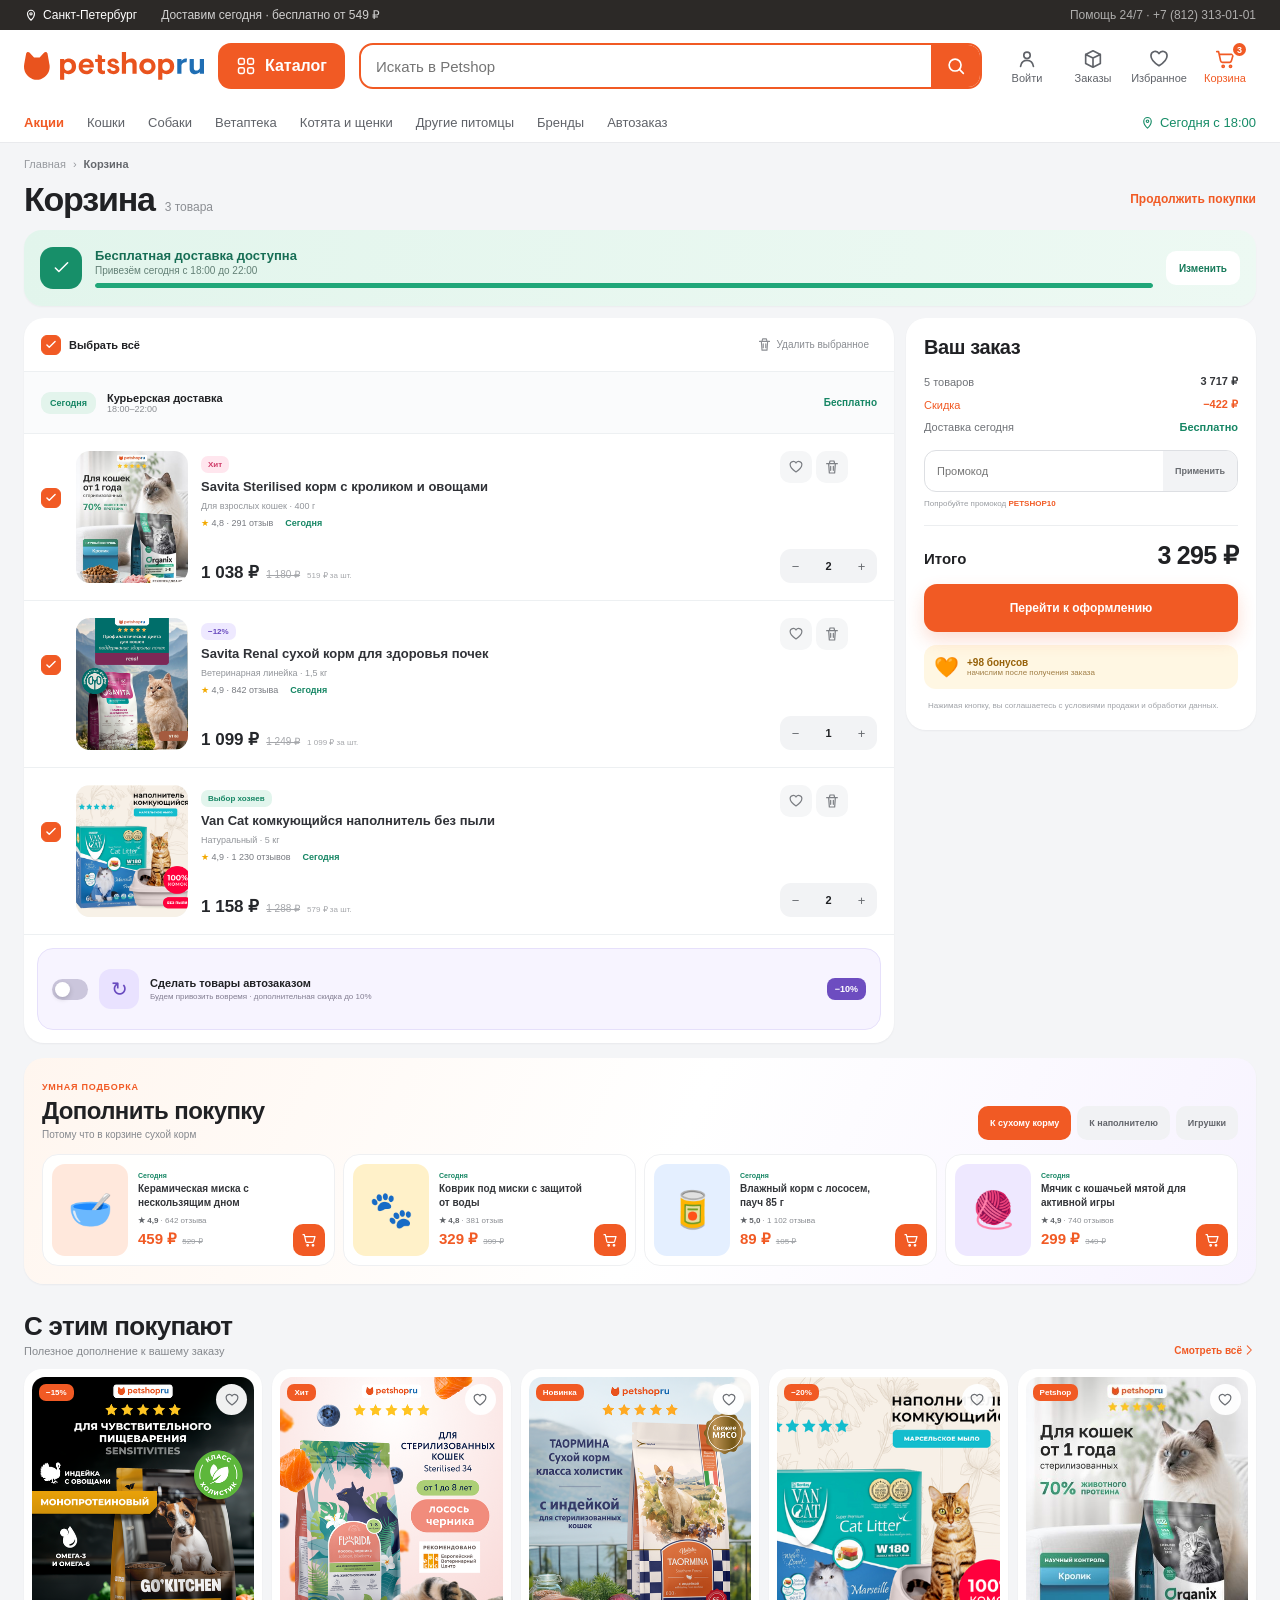
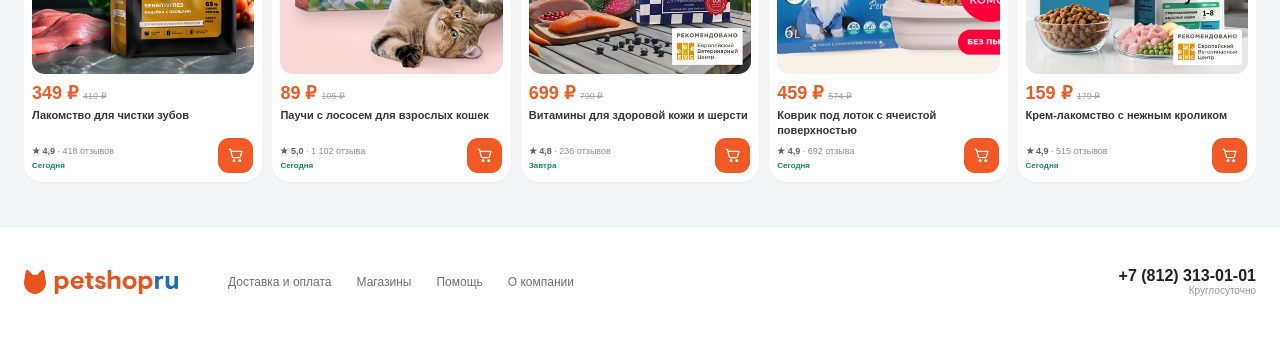
==== commit 6cf20cde: "Add contextual cart recommendations and quick view" ====
--- a/public/prototype/cart.html
+++ b/public/prototype/cart.html
@@ -5,8 +5,8 @@
   <meta name="viewport" content="width=device-width, initial-scale=1, viewport-fit=cover">
   <meta name="theme-color" content="#f15a24">
   <title>Корзина — Petshop</title>
-  <link rel="stylesheet" href="styles.css">
-  <link rel="stylesheet" href="cart.css">
+  <link rel="stylesheet" href="styles.css?v=6">
+  <link rel="stylesheet" href="cart.css?v=6">
 </head>
 <body class="cart-page">
   <svg class="svg-sprite" aria-hidden="true">
@@ -90,9 +90,9 @@
         <div class="cart-delivery-head"><span>Сегодня</span><div><b>Курьерская доставка</b><small>18:00–22:00</small></div><em>Бесплатно</em></div>
 
         <div class="cart-items" data-cart-items>
-          <article class="cart-item" data-cart-item data-price="519" data-old-price="590" data-quantity="2">
+          <article class="cart-item" data-cart-item data-context="food" data-price="519" data-old-price="590" data-quantity="2">
             <label class="cart-check cart-item__check"><input type="checkbox" checked data-item-check><i><svg><use href="#i-check"/></svg></i></label>
-            <a class="cart-item__image" href="#" data-toast="Открываем карточку Savita Sterilised"><img src="assets/product-rabbit.jpg" alt="Savita Sterilised с кроликом"></a>
+            <button class="cart-item__image" type="button" aria-label="Открыть Savita Sterilised" data-product-open><img src="assets/product-rabbit.jpg" alt="Savita Sterilised с кроликом"></button>
             <div class="cart-item__info">
               <span class="cart-item__badge">Хит</span>
               <h2>Savita Sterilised корм с кроликом и овощами</h2>
@@ -106,9 +106,9 @@
             <div class="quantity" aria-label="Количество товара"><button type="button" aria-label="Уменьшить количество" data-quantity-minus>−</button><b data-quantity-value>2</b><button type="button" aria-label="Увеличить количество" data-quantity-plus>+</button></div>
           </article>
 
-          <article class="cart-item" data-cart-item data-price="1099" data-old-price="1249" data-quantity="1">
+          <article class="cart-item" data-cart-item data-context="food" data-price="1099" data-old-price="1249" data-quantity="1">
             <label class="cart-check cart-item__check"><input type="checkbox" checked data-item-check><i><svg><use href="#i-check"/></svg></i></label>
-            <a class="cart-item__image" href="#" data-toast="Открываем карточку Savita Renal"><img src="assets/product-renal.png" alt="Savita Renal"></a>
+            <button class="cart-item__image" type="button" aria-label="Открыть Savita Renal" data-product-open><img src="assets/product-renal.png" alt="Savita Renal"></button>
             <div class="cart-item__info">
               <span class="cart-item__badge cart-item__badge--purple">−12%</span>
               <h2>Savita Renal сухой корм для здоровья почек</h2>
@@ -122,9 +122,9 @@
             <div class="quantity" aria-label="Количество товара"><button type="button" aria-label="Уменьшить количество" data-quantity-minus>−</button><b data-quantity-value>1</b><button type="button" aria-label="Увеличить количество" data-quantity-plus>+</button></div>
           </article>
 
-          <article class="cart-item" data-cart-item data-price="579" data-old-price="644" data-quantity="2">
+          <article class="cart-item" data-cart-item data-context="litter" data-price="579" data-old-price="644" data-quantity="2">
             <label class="cart-check cart-item__check"><input type="checkbox" checked data-item-check><i><svg><use href="#i-check"/></svg></i></label>
-            <a class="cart-item__image" href="#" data-toast="Открываем карточку Van Cat"><img src="assets/product-litter.png" alt="Van Cat наполнитель"></a>
+            <button class="cart-item__image" type="button" aria-label="Открыть Van Cat" data-product-open><img src="assets/product-litter.png" alt="Van Cat наполнитель"></button>
             <div class="cart-item__info">
               <span class="cart-item__badge cart-item__badge--green">Выбор хозяев</span>
               <h2>Van Cat комкующийся наполнитель без пыли</h2>
@@ -164,6 +164,18 @@
       </aside>
     </div>
 
+    <section class="context-recommendations" data-context-recommendations>
+      <div class="context-recommendations__head">
+        <div><span>Умная подборка</span><h2>Дополнить покупку</h2><p data-context-reason>Потому что в корзине сухой корм</p></div>
+        <div class="context-tabs" role="tablist" aria-label="Тип рекомендаций">
+          <button class="is-active" type="button" role="tab" aria-selected="true" data-context-tab="food">К сухому корму</button>
+          <button type="button" role="tab" aria-selected="false" data-context-tab="litter">К наполнителю</button>
+          <button type="button" role="tab" aria-selected="false" data-context-tab="toys">Игрушки</button>
+        </div>
+      </div>
+      <div class="context-product-grid" role="tabpanel" data-context-products></div>
+    </section>
+
     <section class="recommendations">
       <div class="recommendations__head"><div><h2>С этим покупают</h2><p>Полезное дополнение к вашему заказу</p></div><a href="catalog.html">Смотреть всё <svg><use href="#i-chevron"/></svg></a></div>
       <div class="recommendation-grid">
@@ -202,8 +214,23 @@
     </div>
   </aside>
 
+  <aside class="product-quickview" aria-hidden="true" data-product-quickview>
+    <div class="product-quickview__panel" role="dialog" aria-modal="true" aria-labelledby="quickview-title">
+      <button class="product-quickview__close" type="button" aria-label="Закрыть карточку" data-quickview-close><svg><use href="#i-close"/></svg></button>
+      <div class="product-quickview__visual" data-quickview-visual></div>
+      <div class="product-quickview__content">
+        <span>Быстрый просмотр</span>
+        <h2 id="quickview-title" data-quickview-title></h2>
+        <div class="product-quickview__rating" data-quickview-rating></div>
+        <p>Подходит вашему питомцу и доступно с быстрой доставкой Petshop.</p>
+        <ul><li>Проверенный товар</li><li>Можно вернуть в течение 14 дней</li><li>Доставка сегодня или завтра</li></ul>
+        <div class="product-quickview__buy"><div><strong data-quickview-price></strong><del data-quickview-old></del></div><button type="button" data-quickview-add>Добавить в корзину</button></div>
+      </div>
+    </div>
+  </aside>
+
   <div class="toast" role="status" aria-live="polite" data-toast-box></div>
-  <script src="script.js"></script>
-  <script src="cart.js"></script>
+  <script src="script.js?v=6"></script>
+  <script src="cart.js?v=6"></script>
 </body>
 </html>
--- a/public/prototype/cart.css
+++ b/public/prototype/cart.css
@@ -1,4 +1,5 @@
 .cart-page { background: #f4f5f7; }
+.cart-page.quickview-open { overflow: hidden; }
 .cart-page .cart-link.is-current, .cart-page .mobile-cart.is-current { color: var(--orange); }
 .cart-main { padding-top: 16px; padding-bottom: 44px; }
 .cart-breadcrumbs { display: flex; align-items: center; gap: 7px; margin-bottom: 12px; color: #96999e; font-size: 11px; }
@@ -48,10 +49,10 @@
 .cart-delivery-head small { color: #8b8e93; font-size: 9px; }
 .cart-delivery-head em { margin-left: auto; color: #168664; font-size: 10px; font-style: normal; font-weight: 750; }
 
-.cart-item { position: relative; min-height: 166px; display: grid; grid-template-columns: 22px 112px minmax(0,1fr) auto; grid-template-areas: "check image info actions" "check image price quantity"; align-items: start; column-gap: 13px; row-gap: 4px; padding: 17px; border-bottom: 1px solid #edf0f2; transition: opacity .18s ease, transform .18s ease; }
+.cart-item { position: relative; min-height: 166px; display: grid; grid-template-columns: 22px 112px minmax(0,1fr) auto; grid-template-areas: "check image info actions" "check image price quantity"; align-items: start; column-gap: 13px; row-gap: 4px; padding: 17px; border-bottom: 1px solid #edf0f2; cursor: pointer; transition: opacity .18s ease, transform .18s ease; }
 .cart-item.is-unselected { opacity: .55; }
 .cart-item__check { grid-area: check; margin-top: 37px; }
-.cart-item__image { grid-area: image; width: 112px; height: 132px; display: grid; place-items: center; overflow: hidden; border-radius: 14px; background: #f4f4f4; }
+.cart-item__image { grid-area: image; width: 112px; height: 132px; display: grid; place-items: center; padding: 0; overflow: hidden; border: 0; border-radius: 14px; background: #f4f4f4; cursor: pointer; }
 .cart-item__image img { width: 100%; height: 100%; object-fit: cover; }
 .cart-item__info { grid-area: info; min-width: 0; padding-top: 2px; }
 .cart-item__badge { display: inline-flex; margin-bottom: 5px; padding: 4px 7px; border-radius: 7px; background: #ffe6ee; color: #cf3c69; font-size: 8px; font-weight: 800; }
@@ -123,6 +124,39 @@
 .summary-bonus small { color: #a07e45; font-size: 8px; }
 .summary-legal { margin: 11px 4px 0; color: #a0a3a8; font-size: 8px; line-height: 1.45; }
 
+.context-recommendations { margin-top: 15px; padding: 18px; overflow: hidden; border-radius: 20px; background: linear-gradient(115deg,#fff6ef 0%,#fff 52%,#f7f3ff 100%); box-shadow: 0 1px 2px rgba(24,28,34,.05); }
+.context-recommendations__head { display: flex; align-items: flex-end; justify-content: space-between; gap: 20px; margin-bottom: 14px; }
+.context-recommendations__head > div:first-child > span { color: var(--orange); font-size: 9px; font-weight: 850; letter-spacing: .75px; text-transform: uppercase; }
+.context-recommendations__head h2 { margin: 3px 0 0; font-size: 24px; letter-spacing: -.6px; }
+.context-recommendations__head p { margin: 4px 0 0; color: #85888d; font-size: 10px; }
+.context-tabs { display: flex; gap: 6px; }
+.context-tabs button { height: 34px; padding: 0 12px; border: 0; border-radius: 10px; background: #f1f2f4; color: #62656a; font-size: 9px; font-weight: 750; cursor: pointer; }
+.context-tabs button:hover { color: var(--orange); }
+.context-tabs button.is-active { background: var(--orange); color: #fff; }
+.context-tabs button[hidden] { display: none; }
+.context-product-grid { display: grid; grid-template-columns: repeat(4,minmax(0,1fr)); gap: 8px; }
+.context-product { position: relative; min-width: 0; min-height: 112px; display: grid; grid-template-columns: 76px minmax(0,1fr); align-items: center; gap: 10px; padding: 9px 43px 9px 9px; border: 1px solid #eff0f2; border-radius: 16px; background: rgba(255,255,255,.92); cursor: pointer; }
+.context-product__visual { width: 76px; height: 92px; display: grid; place-items: center; border-radius: 13px; font-size: 36px; }
+.context-product__visual--peach { background: #ffe8dc; }
+.context-product__visual--sand { background: #fff1c9; }
+.context-product__visual--blue { background: #e4efff; }
+.context-product__visual--lilac { background: #eee8ff; }
+.context-product__visual--green { background: #e0f4ea; }
+.context-product__visual--rose { background: #ffe7ed; }
+.context-product__visual--sky { background: #e1f5ff; }
+.context-product__visual--coral { background: #ffe5df; }
+.context-product__copy { min-width: 0; align-self: stretch; display: flex; flex-direction: column; justify-content: center; }
+.context-product__copy > span { color: #168664; font-size: 7px; font-weight: 750; }
+.context-product h3 { min-height: 31px; margin: 3px 0; overflow: hidden; display: -webkit-box; color: #34363a; font-size: 10px; font-weight: 600; line-height: 1.35; -webkit-box-orient: vertical; -webkit-line-clamp: 2; }
+.context-product__rating { color: #8a8d92; font-size: 8px; }
+.context-product__rating b { color: #5f6267; }
+.context-product__price { display: flex; align-items: baseline; gap: 5px; margin-top: 5px; }
+.context-product__price strong { color: var(--orange); font-size: 15px; }
+.context-product__price del { color: #a1a4a8; font-size: 8px; }
+.context-product > button { position: absolute; right: 9px; bottom: 9px; width: 32px; height: 32px; display: grid; place-items: center; padding: 0; border: 0; border-radius: 10px; background: var(--orange); color: #fff; cursor: pointer; }
+.context-product > button svg { width: 16px; }
+.context-product > button.is-added { background: #dff3ea; color: #168664; }
+
 .recommendations { margin-top: 27px; }
 .recommendations__head { display: flex; align-items: flex-end; justify-content: space-between; gap: 20px; margin-bottom: 12px; }
 .recommendations__head h2 { margin: 0; font-size: 26px; letter-spacing: -.7px; }
@@ -130,7 +164,7 @@
 .recommendations__head > a { display: flex; align-items: center; color: var(--orange); font-size: 10px; font-weight: 750; }
 .recommendations__head > a svg { width: 14px; height: 14px; }
 .recommendation-grid { display: grid; grid-template-columns: repeat(5,minmax(0,1fr)); gap: 10px; }
-.recommendation-card { position: relative; min-width: 0; padding: 8px 8px 12px; border-radius: 18px; background: #fff; box-shadow: 0 1px 2px rgba(24,28,34,.05); }
+.recommendation-card { position: relative; min-width: 0; padding: 8px 8px 12px; border-radius: 18px; background: #fff; cursor: pointer; box-shadow: 0 1px 2px rgba(24,28,34,.05); }
 .recommendation-card > div:first-child { position: relative; aspect-ratio: 3/4; overflow: hidden; border-radius: 13px; background: #f4f4f4; }
 .recommendation-card > div:first-child > span { position: absolute; z-index: 3; left: 7px; top: 7px; max-width: calc(100% - 51px); overflow: hidden; padding: 4px 7px; border-radius: 7px; background: var(--orange); color: #fff; font-size: 8px; font-weight: 800; text-overflow: ellipsis; white-space: nowrap; }
 .recommendation-card > div:first-child > button { position: absolute; z-index: 3; right: 7px; top: 7px; width: 31px; height: 31px; display: grid; place-items: center; padding: 0; border: 0; border-radius: 50%; background: rgba(255,255,255,.94); color: #6e7176; cursor: pointer; }
@@ -148,6 +182,28 @@
 .recommendation-card > button:last-child svg { width: 17px; }
 .recommendation-card > button:last-child span { display: none; }
 .recommendation-card > button:last-child.is-added { background: #dff3ea; color: #168664; }
+.product-quickview { position: fixed; z-index: 180; inset: 0; display: grid; place-items: center; padding: 24px; background: rgba(27,26,25,.46); opacity: 0; visibility: hidden; transition: opacity .2s ease, visibility .2s ease; }
+.product-quickview.is-open { opacity: 1; visibility: visible; }
+.product-quickview__panel { position: relative; width: min(760px,100%); min-height: 420px; display: grid; grid-template-columns: 320px minmax(0,1fr); overflow: hidden; border-radius: 24px; background: #fff; box-shadow: 0 28px 70px rgba(20,20,24,.28); transform: translateY(18px) scale(.98); transition: transform .22s ease; }
+.product-quickview.is-open .product-quickview__panel { transform: translateY(0) scale(1); }
+.product-quickview__close { position: absolute; z-index: 3; right: 14px; top: 14px; width: 38px; height: 38px; display: grid; place-items: center; padding: 0; border: 0; border-radius: 12px; background: #f2f3f5; color: #5f6267; cursor: pointer; }
+.product-quickview__close svg { width: 18px; }
+.product-quickview__visual { min-height: 420px; display: grid; place-items: center; overflow: hidden; background: linear-gradient(145deg,#fff1e8,#f7f2ef); font-size: 112px; }
+.product-quickview__visual img { width: 100%; height: 100%; object-fit: cover; }
+.product-quickview__visual span { width: 210px; height: 250px; display: grid; place-items: center; border-radius: 30px; background: rgba(255,255,255,.55); }
+.product-quickview__content { min-width: 0; display: flex; flex-direction: column; padding: 48px 28px 24px; }
+.product-quickview__content > span { color: var(--orange); font-size: 9px; font-weight: 850; letter-spacing: .7px; text-transform: uppercase; }
+.product-quickview__content h2 { margin: 7px 0 9px; font-size: 22px; line-height: 1.18; letter-spacing: -.5px; }
+.product-quickview__rating { color: #6c6f74; font-size: 10px; }
+.product-quickview__rating::first-letter { color: #f2a900; }
+.product-quickview__content > p { margin: 17px 0 10px; color: #7f8287; font-size: 11px; line-height: 1.45; }
+.product-quickview__content ul { display: grid; gap: 7px; margin: 0; padding: 0; list-style: none; color: #53565b; font-size: 10px; }
+.product-quickview__content li::before { content: "✓"; margin-right: 7px; color: #168664; font-weight: 900; }
+.product-quickview__buy { display: flex; align-items: center; gap: 15px; margin-top: auto; padding-top: 20px; }
+.product-quickview__buy > div { min-width: 110px; display: grid; }
+.product-quickview__buy strong { color: var(--orange); font-size: 25px; }
+.product-quickview__buy del { color: #9da0a5; font-size: 10px; }
+.product-quickview__buy button { flex: 1 1 auto; height: 46px; border: 0; border-radius: 13px; background: var(--orange); color: #fff; font-size: 11px; font-weight: 800; cursor: pointer; }
 .mobile-checkout-bar { display: none; }
 
 @media (max-width: 1050px) {
@@ -222,6 +278,22 @@
   .summary-total strong { font-size: 21px; }
   .checkout-button { display: none; }
   .summary-bonus { margin-top: 11px; }
+  .context-recommendations { width: calc(100% + 10px); margin-top: 8px; padding: 14px 0 14px 12px; border-radius: 16px 0 0 16px; }
+  .context-recommendations__head { display: block; margin-bottom: 10px; padding-right: 10px; }
+  .context-recommendations__head > div:first-child > span { font-size: 7px; }
+  .context-recommendations__head h2 { font-size: 19px; }
+  .context-recommendations__head p { margin-top: 2px; font-size: 8px; }
+  .context-tabs { width: calc(100% + 2px); gap: 5px; margin-top: 10px; overflow-x: auto; scrollbar-width: none; }
+  .context-tabs::-webkit-scrollbar { display: none; }
+  .context-tabs button { flex: 0 0 auto; height: 31px; padding: 0 10px; border-radius: 9px; font-size: 8px; }
+  .context-product-grid { display: flex; gap: 7px; padding-right: 10px; overflow-x: auto; scroll-snap-type: x proximity; scrollbar-width: none; }
+  .context-product-grid::-webkit-scrollbar { display: none; }
+  .context-product { flex: 0 0 238px; min-height: 104px; grid-template-columns: 68px minmax(0,1fr); gap: 8px; padding: 8px 40px 8px 8px; border-radius: 14px; scroll-snap-align: start; }
+  .context-product__visual { width: 68px; height: 86px; border-radius: 12px; font-size: 32px; }
+  .context-product h3 { min-height: 28px; font-size: 9px; }
+  .context-product__price { margin-top: 4px; }
+  .context-product__price strong { font-size: 14px; }
+  .context-product > button { right: 7px; bottom: 7px; width: 30px; height: 30px; border-radius: 9px; }
   .recommendations { width: calc(100% + 10px); margin-top: 22px; }
   .recommendations__head { padding-right: 10px; margin-bottom: 9px; }
   .recommendations__head h2 { font-size: 20px; }
@@ -237,6 +309,19 @@
   .recommendation-card h3 { min-height: 30px; font-size: 10px; }
   .recommendation-card p { font-size: 8px; }
   .recommendation-card > button:last-child { right: 8px; bottom: 8px; width: 32px; height: 32px; border-radius: 10px; }
+  .product-quickview { align-items: end; padding: 0; }
+  .product-quickview__panel { width: 100%; min-height: 0; max-height: 88vh; grid-template-columns: 1fr; grid-template-rows: 190px auto; overflow-y: auto; border-radius: 22px 22px 0 0; transform: translateY(100%); }
+  .product-quickview.is-open .product-quickview__panel { transform: translateY(0); }
+  .product-quickview__close { right: 10px; top: 10px; width: 34px; height: 34px; border-radius: 11px; }
+  .product-quickview__visual { min-height: 190px; font-size: 72px; }
+  .product-quickview__visual span { width: 130px; height: 145px; border-radius: 22px; }
+  .product-quickview__content { min-height: 295px; padding: 18px 16px calc(18px + env(safe-area-inset-bottom)); }
+  .product-quickview__content h2 { margin: 5px 38px 7px 0; font-size: 18px; }
+  .product-quickview__content > p { margin: 12px 0 8px; font-size: 9px; }
+  .product-quickview__content ul { gap: 5px; font-size: 9px; }
+  .product-quickview__buy { padding-top: 15px; }
+  .product-quickview__buy strong { font-size: 21px; }
+  .product-quickview__buy button { height: 43px; font-size: 10px; }
   .mobile-checkout-bar { position: fixed; z-index: 105; left: 0; right: 0; bottom: calc(66px + env(safe-area-inset-bottom)); height: 62px; display: flex; align-items: center; gap: 12px; padding: 8px 10px; border-top: 1px solid #e4e5e7; background: rgba(255,255,255,.97); backdrop-filter: blur(12px); }
   .mobile-checkout-bar > div { min-width: 95px; display: grid; }
   .mobile-checkout-bar small { color: #898c91; font-size: 8px; }
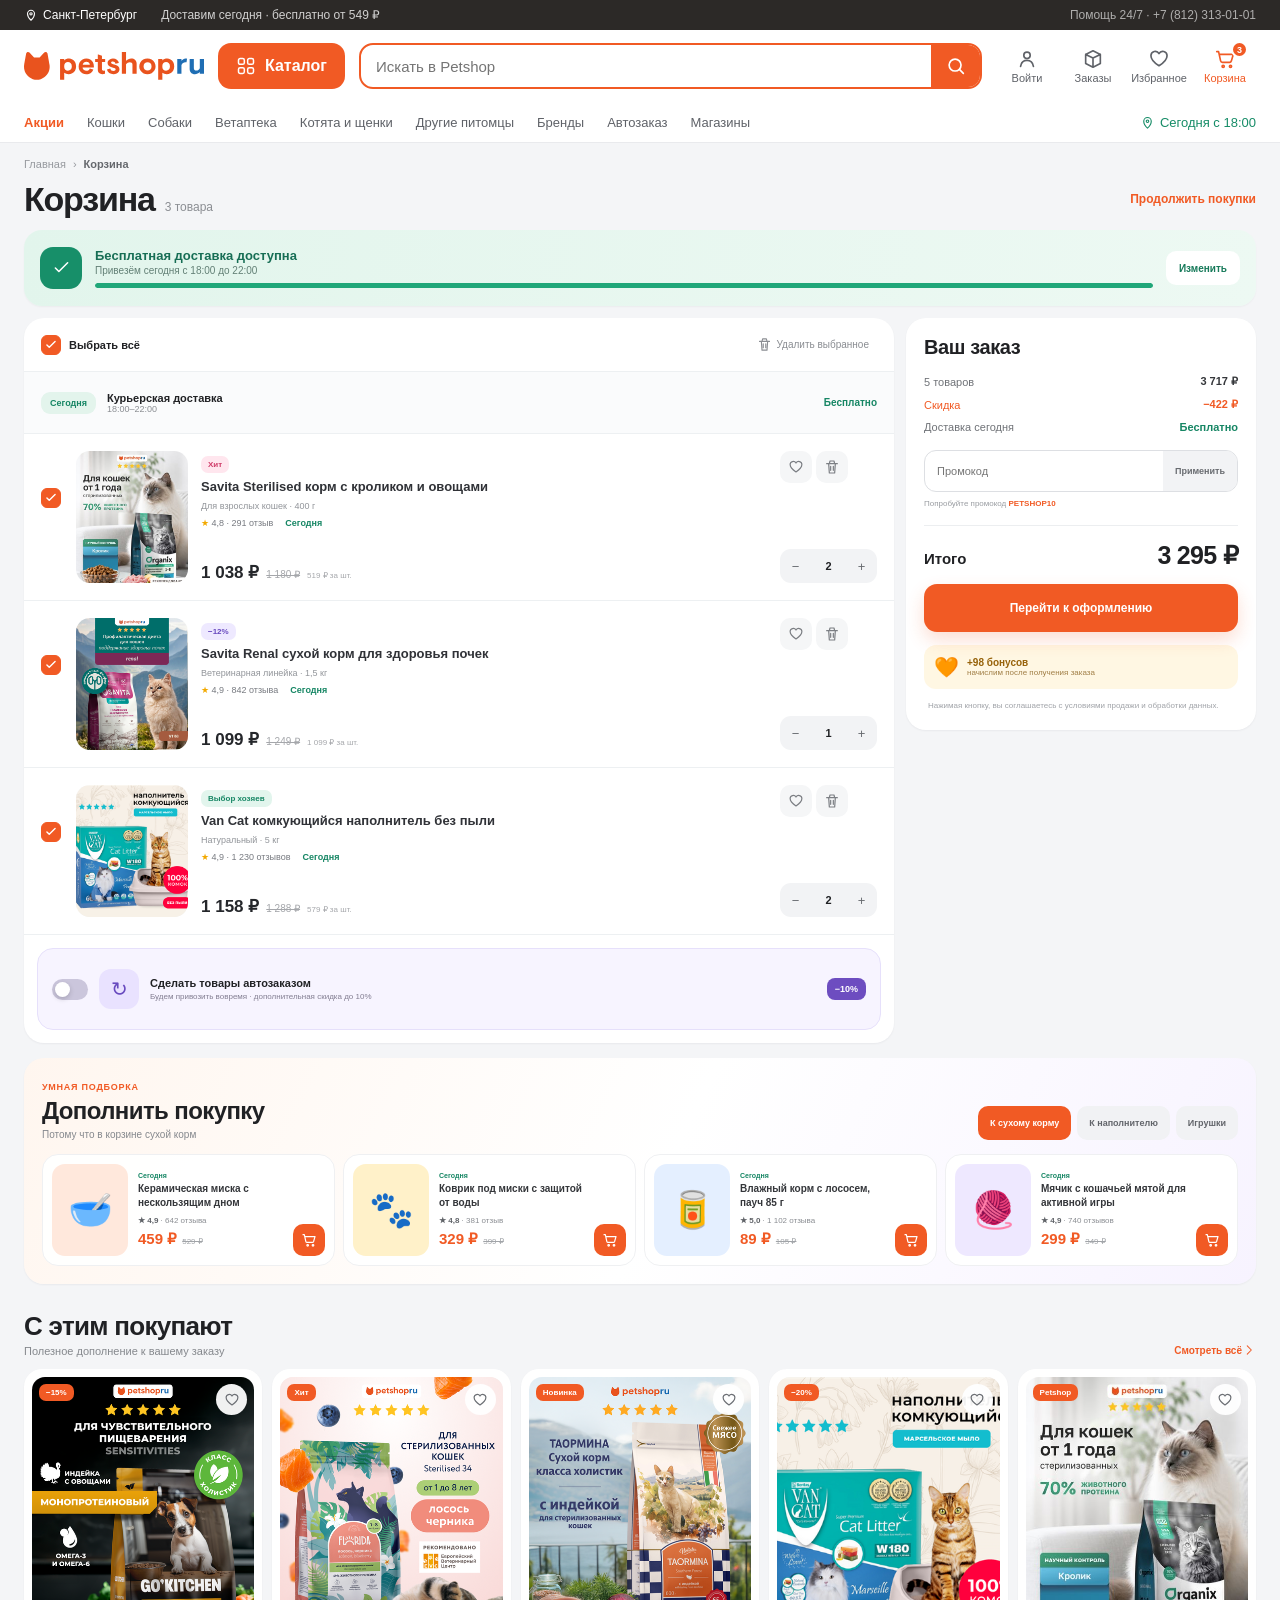
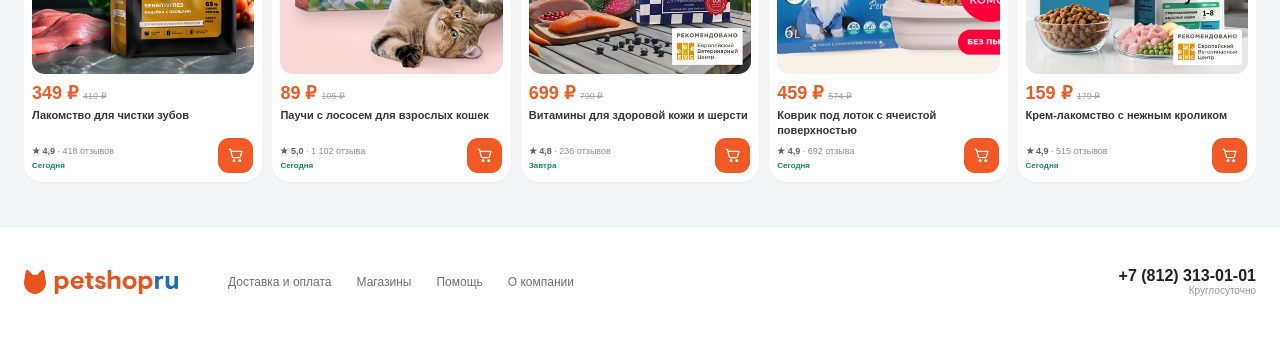
==== commit 4baa5978: "Add responsive stores list and map" ====
--- a/public/prototype/cart.html
+++ b/public/prototype/cart.html
@@ -5,8 +5,8 @@
   <meta name="viewport" content="width=device-width, initial-scale=1, viewport-fit=cover">
   <meta name="theme-color" content="#f15a24">
   <title>Корзина — Petshop</title>
-  <link rel="stylesheet" href="styles.css?v=6">
-  <link rel="stylesheet" href="cart.css?v=6">
+  <link rel="stylesheet" href="styles.css?v=7">
+  <link rel="stylesheet" href="cart.css?v=7">
 </head>
 <body class="cart-page">
   <svg class="svg-sprite" aria-hidden="true">
@@ -67,6 +67,7 @@
       <a href="catalog.html#other-pets">Другие питомцы</a>
       <a href="#" data-toast="Открываем список брендов">Бренды</a>
       <a href="index.html#auto">Автозаказ</a>
+      <a href="stores.html">Магазины</a>
       <span><svg><use href="#i-pin"/></svg> Сегодня с 18:00</span>
     </nav>
   </header>
@@ -191,7 +192,7 @@
   <footer class="footer">
     <div class="shell footer__inner">
       <a class="logo logo--footer" href="index.html"><img src="assets/petshop-logo.svg" alt="Petshop.ru"></a>
-      <nav><a href="#">Доставка и оплата</a><a href="#">Магазины</a><a href="#">Помощь</a><a href="#">О компании</a></nav>
+      <nav><a href="#">Доставка и оплата</a><a href="stores.html">Магазины</a><a href="#">Помощь</a><a href="#">О компании</a></nav>
       <div><a href="tel:+78123130101">+7 (812) 313-01-01</a><span>Круглосуточно</span></div>
     </div>
   </footer>
@@ -209,7 +210,7 @@
   <aside class="mobile-drawer" aria-hidden="true" data-mobile-drawer>
     <div class="mobile-drawer__panel">
       <div class="mobile-drawer__head"><a class="logo" href="index.html"><img src="assets/petshop-logo.svg" alt="Petshop.ru"></a><button class="icon-button" type="button" aria-label="Закрыть меню" data-menu-close><svg><use href="#i-close"/></svg></button></div>
-      <nav><a href="catalog.html">Каталог</a><a href="catalog.html?page=cats">Кошки</a><a href="catalog.html?page=dogs">Собаки</a><a href="catalog.html#vet">Ветаптека</a><a href="index.html#auto">Автозаказ</a><a href="#" data-toast="Открываем магазины">Магазины</a></nav>
+      <nav><a href="catalog.html">Каталог</a><a href="catalog.html?page=cats">Кошки</a><a href="catalog.html?page=dogs">Собаки</a><a href="catalog.html#vet">Ветаптека</a><a href="index.html#auto">Автозаказ</a><a href="stores.html">Магазины</a></nav>
       <div class="drawer-delivery"><svg><use href="#i-pin"/></svg><span><b>Доставим сегодня</b><small>Санкт-Петербург</small></span></div>
     </div>
   </aside>
@@ -230,7 +231,7 @@
   </aside>
 
   <div class="toast" role="status" aria-live="polite" data-toast-box></div>
-  <script src="script.js?v=6"></script>
-  <script src="cart.js?v=6"></script>
+  <script src="script.js?v=7"></script>
+  <script src="cart.js?v=7"></script>
 </body>
 </html>
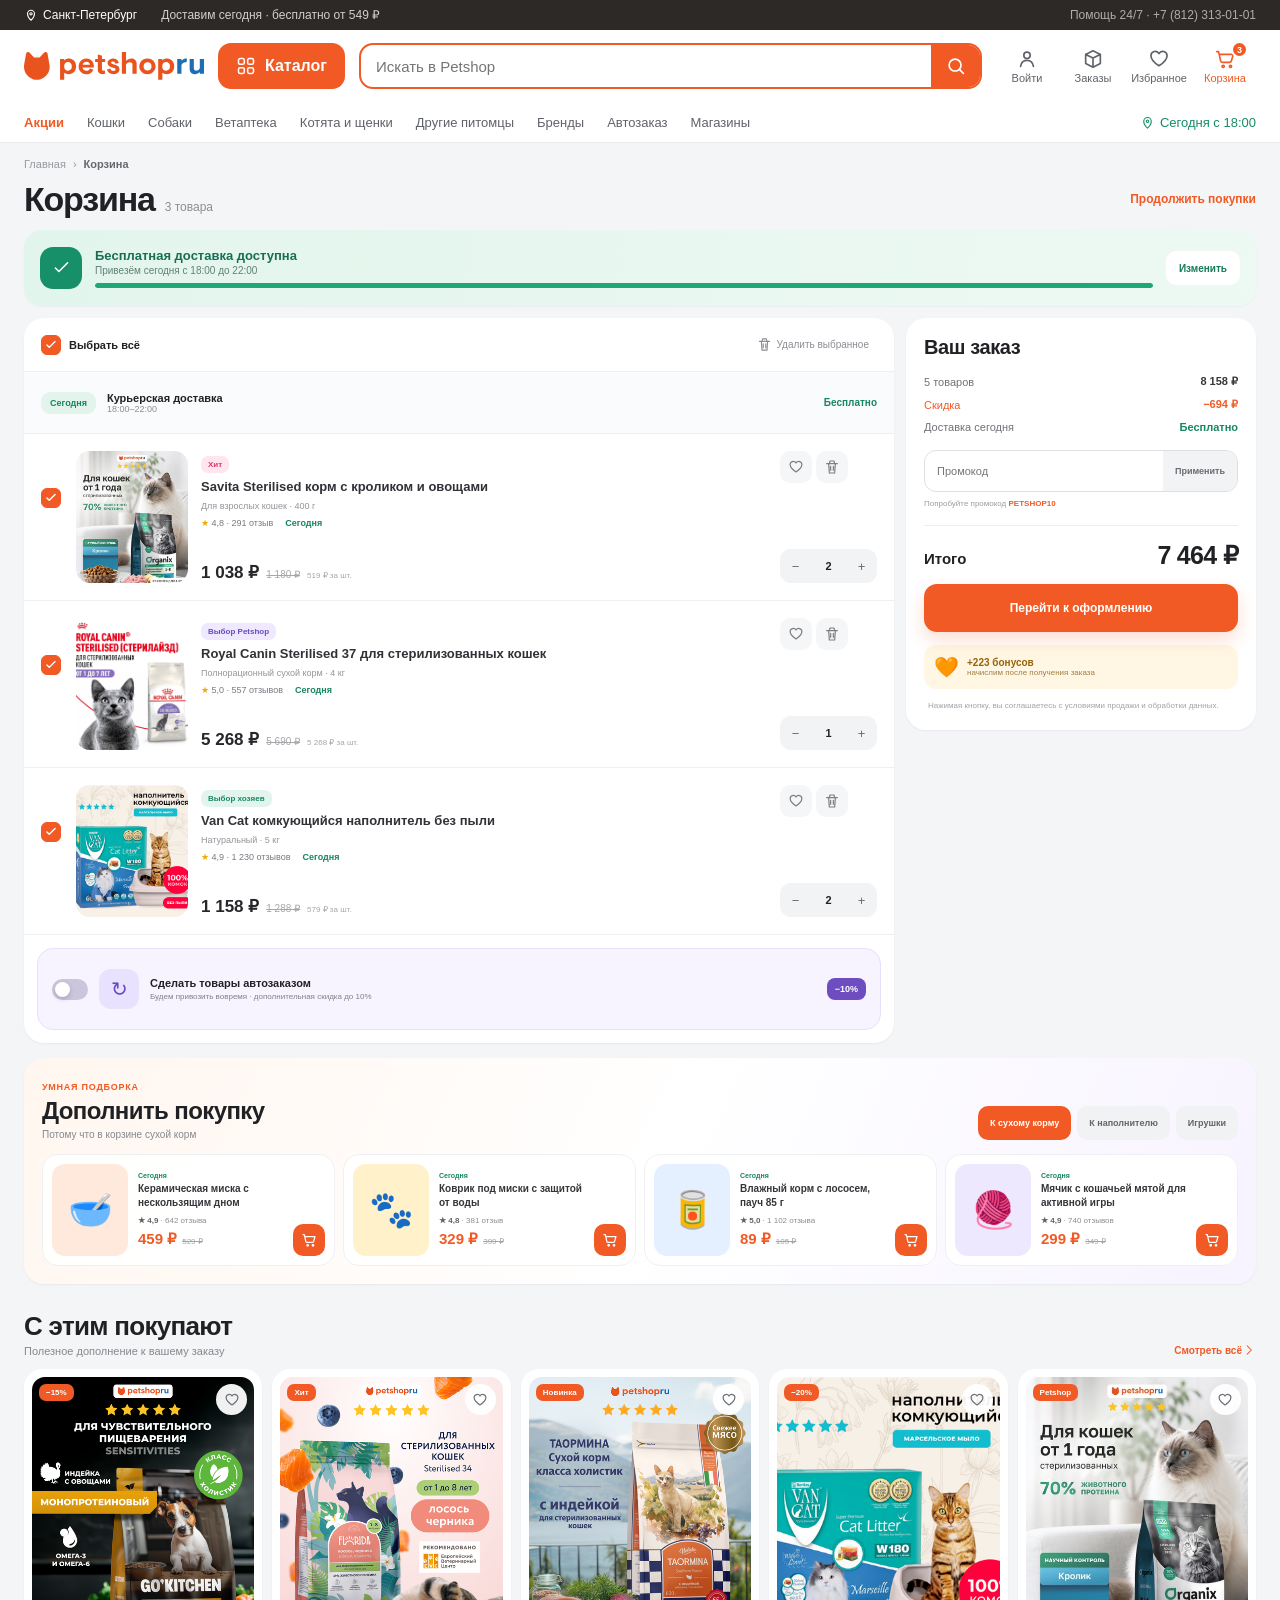
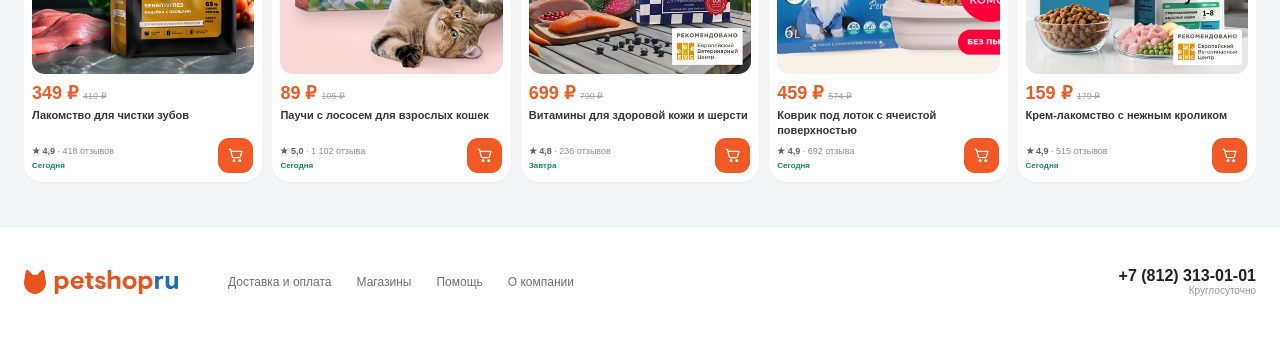
==== commit d7bb2881: "Add real multi-photo product gallery" ====
--- a/public/prototype/cart.html
+++ b/public/prototype/cart.html
@@ -5,8 +5,9 @@
   <meta name="viewport" content="width=device-width, initial-scale=1, viewport-fit=cover">
   <meta name="theme-color" content="#f15a24">
   <title>Корзина — Petshop</title>
-  <link rel="stylesheet" href="styles.css?v=7">
-  <link rel="stylesheet" href="cart.css?v=7">
+  <link rel="stylesheet" href="styles.css?v=9">
+  <link rel="stylesheet" href="cart.css?v=9">
+  <link rel="stylesheet" href="gallery.css?v=9">
 </head>
 <body class="cart-page">
   <svg class="svg-sprite" aria-hidden="true">
@@ -107,19 +108,19 @@
             <div class="quantity" aria-label="Количество товара"><button type="button" aria-label="Уменьшить количество" data-quantity-minus>−</button><b data-quantity-value>2</b><button type="button" aria-label="Увеличить количество" data-quantity-plus>+</button></div>
           </article>
 
-          <article class="cart-item" data-cart-item data-context="food" data-price="1099" data-old-price="1249" data-quantity="1">
+          <article class="cart-item" data-cart-item data-context="food" data-gallery="royal" data-price="5268" data-old-price="5690" data-quantity="1">
             <label class="cart-check cart-item__check"><input type="checkbox" checked data-item-check><i><svg><use href="#i-check"/></svg></i></label>
-            <button class="cart-item__image" type="button" aria-label="Открыть Savita Renal" data-product-open><img src="assets/product-renal.png" alt="Savita Renal"></button>
+            <button class="cart-item__image" type="button" aria-label="Открыть Royal Canin Sterilised 37" data-product-open><img src="assets/gallery-royal-01.jpg" alt="Royal Canin Sterilised 37"></button>
             <div class="cart-item__info">
-              <span class="cart-item__badge cart-item__badge--purple">−12%</span>
-              <h2>Savita Renal сухой корм для здоровья почек</h2>
-              <p>Ветеринарная линейка · 1,5 кг</p>
-              <div class="cart-item__meta"><span>★ 4,9 · 842 отзыва</span><b>Сегодня</b></div>
-              <div class="cart-item__mobile-price"><strong data-line-price>1 099 ₽</strong><del data-line-old>1 249 ₽</del></div>
+              <span class="cart-item__badge cart-item__badge--purple">Выбор Petshop</span>
+              <h2>Royal Canin Sterilised 37 для стерилизованных кошек</h2>
+              <p>Полнорационный сухой корм · 4 кг</p>
+              <div class="cart-item__meta"><span>★ 5,0 · 557 отзывов</span><b>Сегодня</b></div>
+              <div class="cart-item__mobile-price"><strong data-line-price>5 268 ₽</strong><del data-line-old>5 690 ₽</del></div>
               <div class="cart-item__mobile-controls"></div>
             </div>
             <div class="cart-item__actions"><button type="button" aria-label="В избранное" data-favorite><svg><use href="#i-heart"/></svg></button><button type="button" aria-label="Удалить товар" data-remove-item><svg><use href="#i-trash"/></svg></button></div>
-            <div class="cart-item__price"><strong data-line-price>1 099 ₽</strong><del data-line-old>1 249 ₽</del><small>1 099 ₽ за шт.</small></div>
+            <div class="cart-item__price"><strong data-line-price>5 268 ₽</strong><del data-line-old>5 690 ₽</del><small>5 268 ₽ за шт.</small></div>
             <div class="quantity" aria-label="Количество товара"><button type="button" aria-label="Уменьшить количество" data-quantity-minus>−</button><b data-quantity-value>1</b><button type="button" aria-label="Увеличить количество" data-quantity-plus>+</button></div>
           </article>
 
@@ -215,23 +216,9 @@
     </div>
   </aside>
 
-  <aside class="product-quickview" aria-hidden="true" data-product-quickview>
-    <div class="product-quickview__panel" role="dialog" aria-modal="true" aria-labelledby="quickview-title">
-      <button class="product-quickview__close" type="button" aria-label="Закрыть карточку" data-quickview-close><svg><use href="#i-close"/></svg></button>
-      <div class="product-quickview__visual" data-quickview-visual></div>
-      <div class="product-quickview__content">
-        <span>Быстрый просмотр</span>
-        <h2 id="quickview-title" data-quickview-title></h2>
-        <div class="product-quickview__rating" data-quickview-rating></div>
-        <p>Подходит вашему питомцу и доступно с быстрой доставкой Petshop.</p>
-        <ul><li>Проверенный товар</li><li>Можно вернуть в течение 14 дней</li><li>Доставка сегодня или завтра</li></ul>
-        <div class="product-quickview__buy"><div><strong data-quickview-price></strong><del data-quickview-old></del></div><button type="button" data-quickview-add>Добавить в корзину</button></div>
-      </div>
-    </div>
-  </aside>
-
   <div class="toast" role="status" aria-live="polite" data-toast-box></div>
-  <script src="script.js?v=7"></script>
-  <script src="cart.js?v=7"></script>
+  <script src="gallery.js?v=9"></script>
+  <script src="script.js?v=9"></script>
+  <script src="cart.js?v=9"></script>
 </body>
 </html>
--- a/public/prototype/styles.css
+++ b/public/prototype/styles.css
@@ -104,19 +104,20 @@
 .product-feed { display: grid; gap: 13px; }
 .feed-batch { display: grid; gap: 13px; }
 .product-grid { display: grid; grid-template-columns: repeat(6, minmax(0,1fr)); gap: 10px; }
-.product-card { position: relative; min-width: 0; padding: 8px 8px 12px; border-radius: 18px; background: #fff; box-shadow: 0 1px 2px rgba(20,20,20,.05); transition: transform .16s ease, box-shadow .16s ease; }
+.product-card { position: relative; min-width: 0; padding: 8px 8px 12px; border-radius: 18px; background: #fff; cursor: pointer; box-shadow: 0 1px 2px rgba(20,20,20,.05); transition: transform .16s ease, box-shadow .16s ease; }
 .product-card:hover { transform: translateY(-2px); box-shadow: 0 10px 26px rgba(30,34,40,.08); }
+.product-card:focus-visible { outline: 3px solid rgba(241,90,36,.28); outline-offset: 3px; }
 .product-card__visual { position: relative; aspect-ratio: 3 / 4; overflow: hidden; border-radius: 13px; background: #f3f3f3; }
 .preview-images { position: absolute; inset: 0; }
-.product-card__visual .preview-image { position: absolute; inset: 0; width: 100%; height: 100%; object-fit: cover; opacity: 0; transition: opacity .16s ease; }
+.product-card__visual .preview-image { position: absolute; inset: 0; width: 100%; height: 100%; padding: 3%; object-fit: contain; background: #fff; opacity: 0; transition: opacity .16s ease; }
 .product-card__visual .preview-image.is-active { opacity: 1; }
-.product-card__visual .preview-image--2 { transform: scale(1.12); object-position: center 44%; }
-.product-card__visual .preview-image--3 { padding: 8%; background: #f7f5f3; object-fit: contain; transform: scale(.96); }
 .preview-zones { position: absolute; z-index: 3; inset: 0; display: grid; grid-template-columns: repeat(3,1fr); }
 .preview-zone { min-width: 0; cursor: pointer; touch-action: manipulation; }
 .preview-dots { position: absolute; z-index: 4; left: 50%; bottom: 8px; display: flex; gap: 3px; padding: 3px 5px; border-radius: 99px; background: rgba(29,28,27,.24); transform: translateX(-50%); pointer-events: none; }
 .preview-dots i { width: 13px; height: 3px; border-radius: 99px; background: rgba(255,255,255,.48); transition: background .16s ease, width .16s ease; }
 .preview-dots i.is-active { width: 20px; background: #fff; }
+.gallery-count { position: absolute; z-index: 5; left: 8px; bottom: 8px; height: 26px; padding: 0 9px; border: 0; border-radius: 9px; background: rgba(255,255,255,.94); color: #4c4f54; font-size: 9px; font-weight: 800; cursor: pointer; box-shadow: 0 3px 10px rgba(30,30,35,.12); }
+.gallery-count:focus-visible { outline: 3px solid rgba(241,90,36,.3); outline-offset: 2px; }
 .favorite { position: absolute; z-index: 5; top: 8px; right: 8px; width: 34px; height: 34px; display: grid; place-items: center; padding: 0; border: 0; border-radius: 50%; background: rgba(255,255,255,.94); color: #666; cursor: pointer; box-shadow: 0 3px 10px rgba(0,0,0,.09); }
 .favorite svg { width: 18px; }
 .favorite.is-active { color: #e4415d; }
--- a/public/prototype/cart.css
+++ b/public/prototype/cart.css
@@ -1,5 +1,4 @@
 .cart-page { background: #f4f5f7; }
-.cart-page.quickview-open { overflow: hidden; }
 .cart-page .cart-link.is-current, .cart-page .mobile-cart.is-current { color: var(--orange); }
 .cart-main { padding-top: 16px; padding-bottom: 44px; }
 .cart-breadcrumbs { display: flex; align-items: center; gap: 7px; margin-bottom: 12px; color: #96999e; font-size: 11px; }
@@ -182,28 +181,6 @@
 .recommendation-card > button:last-child svg { width: 17px; }
 .recommendation-card > button:last-child span { display: none; }
 .recommendation-card > button:last-child.is-added { background: #dff3ea; color: #168664; }
-.product-quickview { position: fixed; z-index: 180; inset: 0; display: grid; place-items: center; padding: 24px; background: rgba(27,26,25,.46); opacity: 0; visibility: hidden; transition: opacity .2s ease, visibility .2s ease; }
-.product-quickview.is-open { opacity: 1; visibility: visible; }
-.product-quickview__panel { position: relative; width: min(760px,100%); min-height: 420px; display: grid; grid-template-columns: 320px minmax(0,1fr); overflow: hidden; border-radius: 24px; background: #fff; box-shadow: 0 28px 70px rgba(20,20,24,.28); transform: translateY(18px) scale(.98); transition: transform .22s ease; }
-.product-quickview.is-open .product-quickview__panel { transform: translateY(0) scale(1); }
-.product-quickview__close { position: absolute; z-index: 3; right: 14px; top: 14px; width: 38px; height: 38px; display: grid; place-items: center; padding: 0; border: 0; border-radius: 12px; background: #f2f3f5; color: #5f6267; cursor: pointer; }
-.product-quickview__close svg { width: 18px; }
-.product-quickview__visual { min-height: 420px; display: grid; place-items: center; overflow: hidden; background: linear-gradient(145deg,#fff1e8,#f7f2ef); font-size: 112px; }
-.product-quickview__visual img { width: 100%; height: 100%; object-fit: cover; }
-.product-quickview__visual span { width: 210px; height: 250px; display: grid; place-items: center; border-radius: 30px; background: rgba(255,255,255,.55); }
-.product-quickview__content { min-width: 0; display: flex; flex-direction: column; padding: 48px 28px 24px; }
-.product-quickview__content > span { color: var(--orange); font-size: 9px; font-weight: 850; letter-spacing: .7px; text-transform: uppercase; }
-.product-quickview__content h2 { margin: 7px 0 9px; font-size: 22px; line-height: 1.18; letter-spacing: -.5px; }
-.product-quickview__rating { color: #6c6f74; font-size: 10px; }
-.product-quickview__rating::first-letter { color: #f2a900; }
-.product-quickview__content > p { margin: 17px 0 10px; color: #7f8287; font-size: 11px; line-height: 1.45; }
-.product-quickview__content ul { display: grid; gap: 7px; margin: 0; padding: 0; list-style: none; color: #53565b; font-size: 10px; }
-.product-quickview__content li::before { content: "✓"; margin-right: 7px; color: #168664; font-weight: 900; }
-.product-quickview__buy { display: flex; align-items: center; gap: 15px; margin-top: auto; padding-top: 20px; }
-.product-quickview__buy > div { min-width: 110px; display: grid; }
-.product-quickview__buy strong { color: var(--orange); font-size: 25px; }
-.product-quickview__buy del { color: #9da0a5; font-size: 10px; }
-.product-quickview__buy button { flex: 1 1 auto; height: 46px; border: 0; border-radius: 13px; background: var(--orange); color: #fff; font-size: 11px; font-weight: 800; cursor: pointer; }
 .mobile-checkout-bar { display: none; }
 
 @media (max-width: 1050px) {
@@ -309,19 +286,6 @@
   .recommendation-card h3 { min-height: 30px; font-size: 10px; }
   .recommendation-card p { font-size: 8px; }
   .recommendation-card > button:last-child { right: 8px; bottom: 8px; width: 32px; height: 32px; border-radius: 10px; }
-  .product-quickview { align-items: end; padding: 0; }
-  .product-quickview__panel { width: 100%; min-height: 0; max-height: 88vh; grid-template-columns: 1fr; grid-template-rows: 190px auto; overflow-y: auto; border-radius: 22px 22px 0 0; transform: translateY(100%); }
-  .product-quickview.is-open .product-quickview__panel { transform: translateY(0); }
-  .product-quickview__close { right: 10px; top: 10px; width: 34px; height: 34px; border-radius: 11px; }
-  .product-quickview__visual { min-height: 190px; font-size: 72px; }
-  .product-quickview__visual span { width: 130px; height: 145px; border-radius: 22px; }
-  .product-quickview__content { min-height: 295px; padding: 18px 16px calc(18px + env(safe-area-inset-bottom)); }
-  .product-quickview__content h2 { margin: 5px 38px 7px 0; font-size: 18px; }
-  .product-quickview__content > p { margin: 12px 0 8px; font-size: 9px; }
-  .product-quickview__content ul { gap: 5px; font-size: 9px; }
-  .product-quickview__buy { padding-top: 15px; }
-  .product-quickview__buy strong { font-size: 21px; }
-  .product-quickview__buy button { height: 43px; font-size: 10px; }
   .mobile-checkout-bar { position: fixed; z-index: 105; left: 0; right: 0; bottom: calc(66px + env(safe-area-inset-bottom)); height: 62px; display: flex; align-items: center; gap: 12px; padding: 8px 10px; border-top: 1px solid #e4e5e7; background: rgba(255,255,255,.97); backdrop-filter: blur(12px); }
   .mobile-checkout-bar > div { min-width: 95px; display: grid; }
   .mobile-checkout-bar small { color: #898c91; font-size: 8px; }
--- a/public/prototype/gallery.css
+++ b/public/prototype/gallery.css
@@ -0,0 +1,79 @@
+.pg-open { overflow: hidden; }
+.pg-modal { position: fixed; z-index: 220; inset: 0; display: grid; place-items: center; padding: 24px; opacity: 0; visibility: hidden; transition: opacity .2s ease, visibility .2s ease; }
+.pg-modal.is-open { opacity: 1; visibility: visible; }
+.pg-backdrop { position: absolute; inset: 0; width: 100%; height: 100%; padding: 0; border: 0; background: rgba(24,23,22,.56); backdrop-filter: blur(4px); }
+.pg-panel { position: relative; width: min(1100px,100%); max-height: calc(100vh - 48px); overflow: auto; border-radius: 28px; background: #fff; box-shadow: 0 30px 90px rgba(20,20,24,.32); transform: translateY(18px) scale(.985); transition: transform .22s ease; }
+.pg-modal.is-open .pg-panel { transform: translateY(0) scale(1); }
+.pg-close { position: absolute; z-index: 6; right: 16px; top: 16px; width: 42px; height: 42px; display: grid; place-items: center; padding: 0; border: 0; border-radius: 14px; background: rgba(245,245,247,.96); color: #4e5055; cursor: pointer; box-shadow: 0 3px 12px rgba(35,35,40,.08); }
+.pg-close span { margin-top: -3px; font-size: 30px; font-weight: 300; line-height: 1; }
+.pg-layout { min-height: 650px; display: grid; grid-template-columns: minmax(0,1.45fr) minmax(350px,.8fr); }
+.pg-media { min-width: 0; display: grid; grid-template-columns: 92px minmax(0,1fr); gap: 12px; padding: 22px; border-radius: 28px 0 0 28px; background: #f6f6f7; }
+.pg-stage { position: relative; min-width: 0; min-height: 600px; display: grid; place-items: center; overflow: hidden; border-radius: 20px; background: #fff; touch-action: pan-y; user-select: none; }
+.pg-stage > img { width: 100%; height: 100%; max-height: 620px; object-fit: contain; transition: opacity .14s ease; -webkit-user-drag: none; }
+.pg-arrow { position: absolute; z-index: 2; top: 50%; width: 48px; height: 48px; display: grid; place-items: center; padding: 0 0 5px; border: 0; border-radius: 50%; background: rgba(255,255,255,.95); color: #34363a; font-size: 38px; font-weight: 300; line-height: 1; cursor: pointer; box-shadow: 0 5px 18px rgba(30,30,35,.14); transform: translateY(-50%); }
+.pg-arrow--prev { left: 14px; }
+.pg-arrow--next { right: 14px; }
+.pg-counter { position: absolute; z-index: 2; right: 14px; bottom: 14px; padding: 7px 11px; border-radius: 999px; background: rgba(32,33,36,.72); color: #fff; font-size: 12px; font-weight: 750; }
+.pg-swipe-hint { display: none; }
+.pg-thumbs { display: flex; flex-direction: column; gap: 8px; overflow-y: auto; scrollbar-width: thin; }
+.pg-thumb { flex: 0 0 78px; width: 78px; height: 78px; display: grid; place-items: center; padding: 3px; overflow: hidden; border: 2px solid transparent; border-radius: 13px; background: #fff; cursor: pointer; }
+.pg-thumb.is-active { border-color: var(--orange,#f15a24); }
+.pg-thumb img { width: 100%; height: 100%; object-fit: contain; }
+.pg-info { min-width: 0; display: flex; flex-direction: column; padding: 60px 34px 30px; }
+.pg-badge { align-self: flex-start; padding: 6px 9px; border-radius: 8px; background: #fff0e8; color: var(--orange,#f15a24); font-size: 10px; font-weight: 850; }
+.pg-info h2 { margin: 12px 0 10px; color: #2f3135; font-size: 26px; line-height: 1.18; letter-spacing: -.6px; }
+.pg-rating { color: #64676c; font-size: 13px; }
+.pg-rating::first-letter { color: #f2a900; }
+.pg-description { margin: 22px 0 13px; color: #7a7d82; font-size: 13px; line-height: 1.55; }
+.pg-features { display: grid; gap: 9px; color: #4d5055; font-size: 12px; }
+.pg-features span::first-letter { color: #168664; }
+.pg-variants { margin-top: 22px; }
+.pg-variants > span { color: #777a80; font-size: 11px; }
+.pg-variants > div { display: flex; flex-wrap: wrap; gap: 6px; margin-top: 8px; }
+.pg-variants button { height: 34px; padding: 0 12px; border: 1px solid #e1e2e5; border-radius: 10px; background: #fff; color: #55585d; font-size: 11px; font-weight: 700; cursor: pointer; }
+.pg-variants button.is-active { border-color: var(--orange,#f15a24); color: var(--orange,#f15a24); box-shadow: inset 0 0 0 1px var(--orange,#f15a24); }
+.pg-delivery { display: flex; align-items: center; gap: 7px; margin-top: 22px; color: #168664; font-size: 12px; font-weight: 700; }
+.pg-delivery i { width: 7px; height: 7px; border-radius: 50%; background: #20a578; }
+.pg-buy { display: flex; align-items: center; gap: 18px; margin-top: auto; padding-top: 24px; }
+.pg-buy > div { min-width: 122px; display: grid; }
+.pg-buy strong { color: var(--orange,#f15a24); font-size: 28px; letter-spacing: -.5px; }
+.pg-buy del { color: #9ca0a5; font-size: 12px; }
+.pg-buy button { flex: 1; height: 50px; border: 0; border-radius: 14px; background: var(--orange,#f15a24); color: #fff; font-size: 13px; font-weight: 850; cursor: pointer; }
+.pg-buy button.is-added { background: #dff3ea; color: #168664; }
+.pg-modal--single .pg-media { grid-template-columns: 1fr; }
+.pg-modal--single .pg-thumbs { display: none; }
+.pg-close:focus-visible,.pg-arrow:focus-visible,.pg-thumb:focus-visible,.pg-buy button:focus-visible,.pg-variants button:focus-visible { outline: 3px solid rgba(241,90,36,.3); outline-offset: 2px; }
+
+@media (max-width: 700px) {
+  .pg-modal { align-items: end; padding: 0; }
+  .pg-panel { width: 100%; max-height: 94dvh; border-radius: 24px 24px 0 0; transform: translateY(100%); }
+  .pg-modal.is-open .pg-panel { transform: translateY(0); }
+  .pg-close { right: 10px; top: 10px; width: 38px; height: 38px; border-radius: 12px; }
+  .pg-layout { min-height: 0; display: block; }
+  .pg-media,.pg-modal--single .pg-media { display: flex; flex-direction: column; gap: 9px; padding: 12px 12px 0; border-radius: 24px 24px 0 0; }
+  .pg-stage { min-height: 0; aspect-ratio: 1/1; border-radius: 17px; }
+  .pg-stage > img { max-height: none; }
+  .pg-arrow { display: none; }
+  .pg-counter { right: 10px; bottom: 10px; padding: 6px 9px; font-size: 10px; }
+  .pg-swipe-hint { position: absolute; left: 10px; bottom: 10px; display: block; padding: 6px 9px; border-radius: 999px; background: rgba(255,255,255,.9); color: #71747a; font-size: 9px; font-weight: 700; }
+  .pg-thumbs { order: 2; flex-direction: row; gap: 6px; padding-bottom: 3px; overflow-x: auto; overflow-y: hidden; scroll-snap-type: x proximity; scrollbar-width: none; }
+  .pg-thumbs::-webkit-scrollbar { display: none; }
+  .pg-thumb { flex: 0 0 57px; width: 57px; height: 57px; border-radius: 10px; scroll-snap-align: start; }
+  .pg-info { padding: 16px 16px calc(20px + env(safe-area-inset-bottom)); }
+  .pg-badge { padding: 5px 7px; font-size: 8px; }
+  .pg-info h2 { margin: 8px 38px 7px 0; font-size: 19px; letter-spacing: -.3px; }
+  .pg-rating { font-size: 10px; }
+  .pg-description { margin: 12px 0 8px; font-size: 10px; }
+  .pg-features { grid-template-columns: 1fr 1fr; gap: 6px 9px; font-size: 9px; }
+  .pg-features span:last-child { display: none; }
+  .pg-variants { margin-top: 13px; }
+  .pg-variants button { height: 30px; padding: 0 9px; font-size: 9px; }
+  .pg-delivery { margin-top: 13px; font-size: 10px; }
+  .pg-buy { gap: 12px; padding-top: 15px; }
+  .pg-buy > div { min-width: 105px; }
+  .pg-buy strong { font-size: 22px; }
+  .pg-buy del { font-size: 9px; }
+  .pg-buy button { height: 46px; border-radius: 13px; font-size: 11px; }
+  .pg-modal--single .pg-thumbs { display: none; }
+  .pg-modal--single .pg-swipe-hint { display: none; }
+}
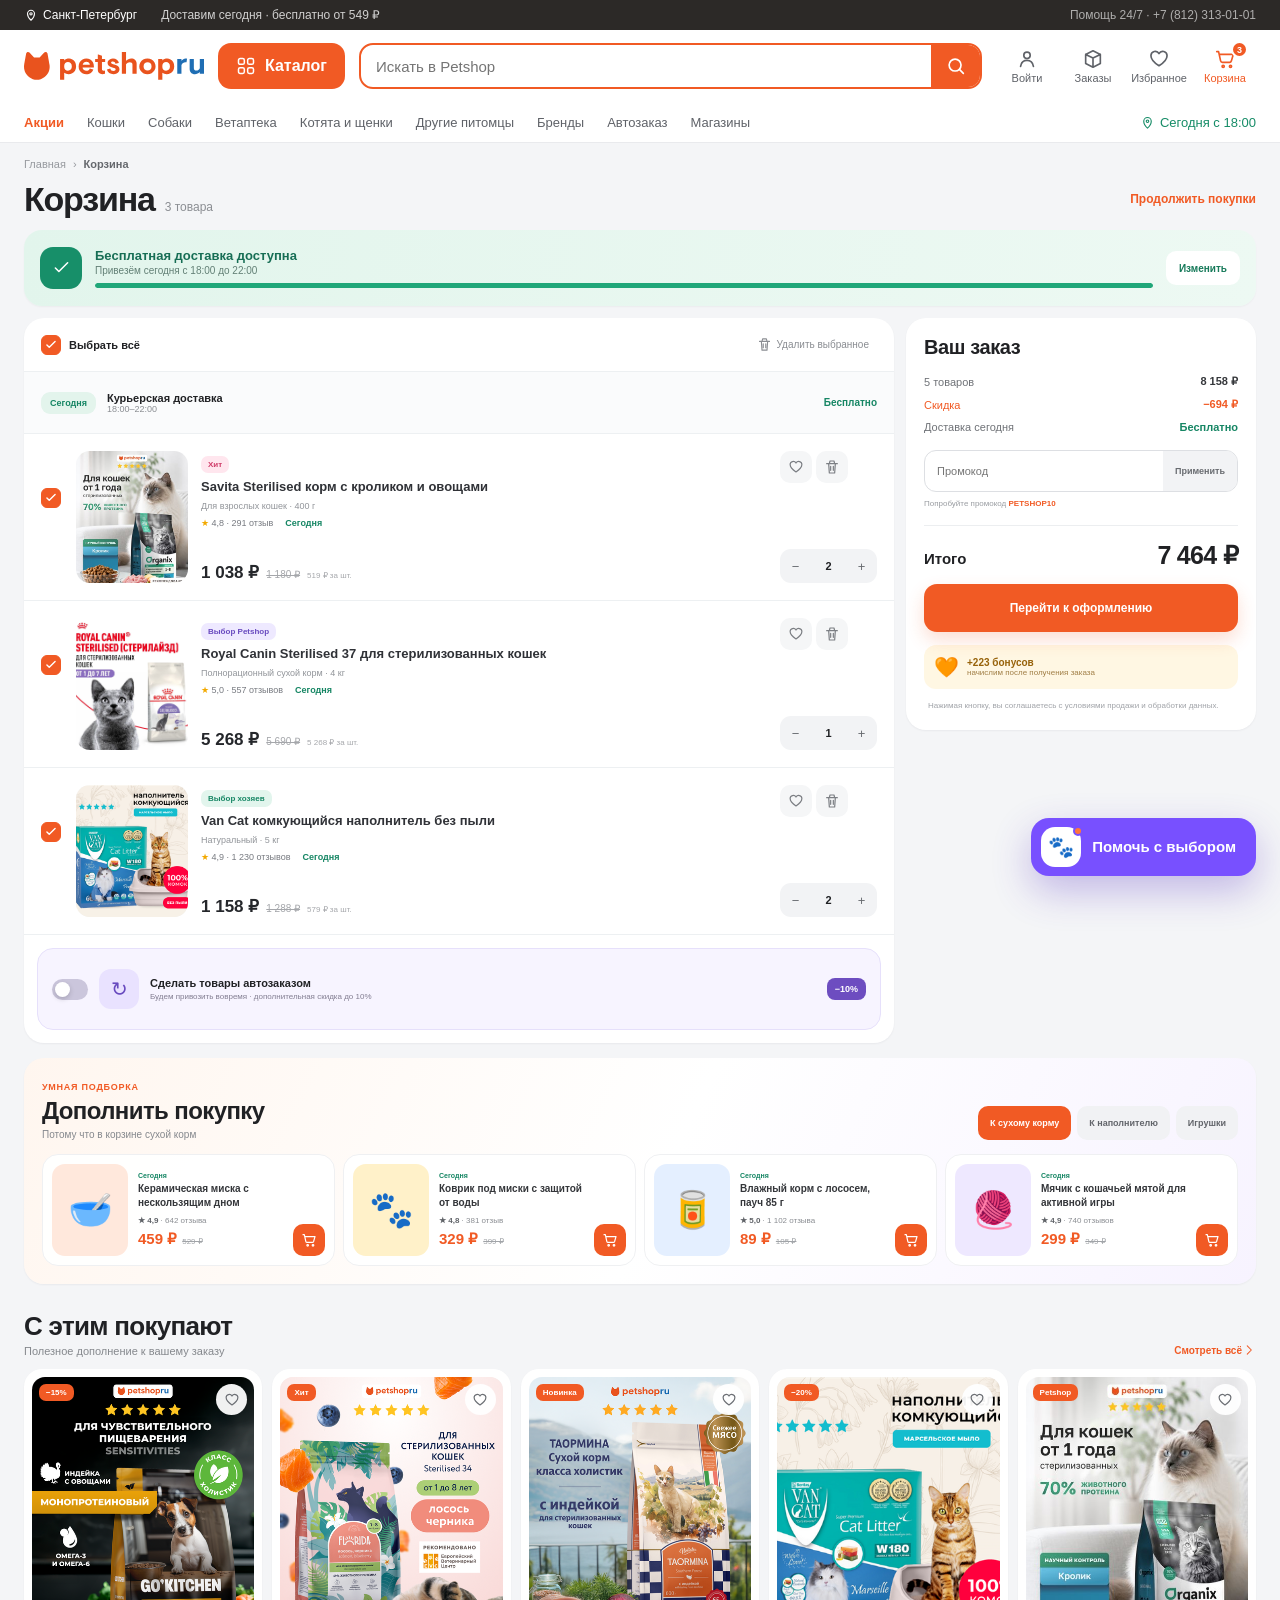
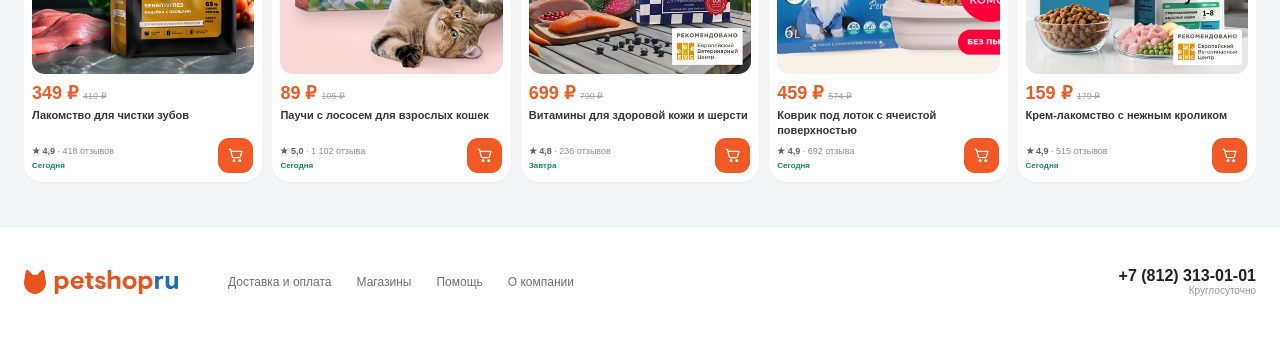
==== commit fe90414a: "Release 2026.07.23.1" ====
--- a/public/prototype/cart.html
+++ b/public/prototype/cart.html
@@ -7,7 +7,8 @@
   <title>Корзина — Petshop</title>
   <link rel="stylesheet" href="styles.css?v=9">
   <link rel="stylesheet" href="cart.css?v=9">
-  <link rel="stylesheet" href="gallery.css?v=9">
+  <link rel="stylesheet" href="gallery.css?v=10">
+  <link rel="stylesheet" href="assistant.css?v=17">
 </head>
 <body class="cart-page">
   <svg class="svg-sprite" aria-hidden="true">
@@ -217,8 +218,9 @@
   </aside>
 
   <div class="toast" role="status" aria-live="polite" data-toast-box></div>
-  <script src="gallery.js?v=9"></script>
+  <script src="gallery.js?v=10"></script>
   <script src="script.js?v=9"></script>
   <script src="cart.js?v=9"></script>
+  <script src="assistant.js?v=21"></script>
 </body>
 </html>
--- a/public/prototype/assistant.css
+++ b/public/prototype/assistant.css
@@ -0,0 +1,446 @@
+.petshop-assistant,
+.petshop-assistant * {
+  box-sizing: border-box;
+}
+
+.petshop-assistant-launcher {
+  position: fixed;
+  z-index: 88;
+  right: 24px;
+  bottom: 24px;
+  min-width: 194px;
+  height: 58px;
+  border: 0;
+  border-radius: 18px;
+  padding: 0 20px 0 10px;
+  display: flex;
+  align-items: center;
+  gap: 11px;
+  color: #fff;
+  background: #7850ff;
+  box-shadow: 0 15px 38px rgba(80, 44, 192, .3);
+  font: 700 15px/1.1 Inter, Arial, sans-serif;
+  cursor: pointer;
+  transition: transform .18s ease, box-shadow .18s ease, background .18s ease;
+}
+
+.petshop-assistant-launcher:hover {
+  transform: translateY(-2px);
+  background: #6840f5;
+  box-shadow: 0 18px 42px rgba(80, 44, 192, .38);
+}
+
+.petshop-assistant-launcher[hidden] {
+  display: none;
+}
+
+.petshop-assistant-launcher:focus-visible,
+.petshop-assistant button:focus-visible,
+.petshop-assistant input:focus-visible,
+.petshop-assistant a:focus-visible {
+  outline: 3px solid rgba(255, 112, 53, .45);
+  outline-offset: 2px;
+}
+
+.petshop-assistant-launcher__icon {
+  width: 40px;
+  height: 40px;
+  flex: 0 0 40px;
+  border-radius: 14px;
+  display: grid;
+  place-items: center;
+  color: #7850ff;
+  background: #fff;
+  font-size: 21px;
+}
+
+.petshop-assistant-launcher__pulse {
+  position: absolute;
+  top: 8px;
+  left: 42px;
+  width: 10px;
+  height: 10px;
+  border: 2px solid #7850ff;
+  border-radius: 50%;
+  background: #ff763b;
+}
+
+.petshop-assistant {
+  position: fixed;
+  z-index: 89;
+  right: 24px;
+  bottom: 94px;
+  width: min(410px, calc(100vw - 32px));
+  height: min(680px, calc(100dvh - 118px));
+  border: 1px solid #e9e6f2;
+  border-radius: 28px;
+  overflow: hidden;
+  display: grid;
+  grid-template-rows: auto minmax(0, 1fr) auto;
+  color: #252231;
+  background: #fff;
+  box-shadow: 0 24px 70px rgba(34, 25, 66, .24);
+  font: 14px/1.4 Inter, Arial, sans-serif;
+  opacity: 0;
+  visibility: hidden;
+  pointer-events: none;
+  transform: translateY(18px) scale(.98);
+  transform-origin: right bottom;
+  transition: opacity .18s ease, transform .18s ease, visibility .18s;
+}
+
+.petshop-assistant.is-open {
+  opacity: 1;
+  visibility: visible;
+  pointer-events: auto;
+  transform: translateY(0) scale(1);
+}
+
+.petshop-assistant__header {
+  min-height: 76px;
+  padding: 14px 14px 13px 16px;
+  display: flex;
+  align-items: center;
+  gap: 11px;
+  color: #fff;
+  background: linear-gradient(120deg, #6840f5, #8d65ff);
+}
+
+.petshop-assistant__avatar {
+  width: 44px;
+  height: 44px;
+  flex: 0 0 44px;
+  border-radius: 16px;
+  display: grid;
+  place-items: center;
+  color: #6840f5;
+  background: #fff;
+  font-size: 23px;
+  box-shadow: 0 5px 14px rgba(45, 18, 128, .18);
+}
+
+.petshop-assistant__heading {
+  min-width: 0;
+  flex: 1;
+}
+
+.petshop-assistant__heading strong,
+.petshop-assistant__heading span {
+  display: block;
+}
+
+.petshop-assistant__heading strong {
+  font-size: 16px;
+  line-height: 1.2;
+}
+
+.petshop-assistant__heading span {
+  margin-top: 3px;
+  color: rgba(255, 255, 255, .82);
+  font-size: 11px;
+}
+
+.petshop-assistant__header-action {
+  width: 38px;
+  height: 38px;
+  border: 0;
+  border-radius: 13px;
+  display: grid;
+  place-items: center;
+  color: #fff;
+  background: rgba(255, 255, 255, .13);
+  font: 700 21px/1 Arial, sans-serif;
+  cursor: pointer;
+}
+
+.petshop-assistant__header-action:hover {
+  background: rgba(255, 255, 255, .22);
+}
+
+.petshop-assistant__messages {
+  min-height: 0;
+  padding: 18px 15px 8px;
+  overflow: auto;
+  overscroll-behavior: contain;
+  background: #f8f7fb;
+  scroll-behavior: smooth;
+}
+
+.petshop-assistant__day {
+  width: max-content;
+  margin: 0 auto 15px;
+  border-radius: 999px;
+  padding: 4px 9px;
+  color: #8a8499;
+  background: #eeecf4;
+  font-size: 10px;
+  font-weight: 700;
+  letter-spacing: .04em;
+  text-transform: uppercase;
+}
+
+.petshop-assistant__message {
+  width: fit-content;
+  max-width: 88%;
+  margin: 0 0 10px;
+  border-radius: 17px;
+  padding: 11px 13px;
+  white-space: pre-line;
+}
+
+.petshop-assistant__message--assistant {
+  border-bottom-left-radius: 5px;
+  color: #373143;
+  background: #fff;
+  box-shadow: 0 5px 18px rgba(46, 39, 67, .07);
+}
+
+.petshop-assistant__message--user {
+  margin-left: auto;
+  border-bottom-right-radius: 5px;
+  color: #fff;
+  background: #7850ff;
+}
+
+.petshop-assistant__typing {
+  display: inline-flex;
+  align-items: center;
+  gap: 4px;
+}
+
+.petshop-assistant__typing i {
+  width: 5px;
+  height: 5px;
+  border-radius: 50%;
+  background: #a39eae;
+  animation: petshop-assistant-bounce 1s infinite alternate;
+}
+
+.petshop-assistant__typing i:nth-child(2) { animation-delay: .15s; }
+.petshop-assistant__typing i:nth-child(3) { animation-delay: .3s; }
+
+@keyframes petshop-assistant-bounce {
+  to { transform: translateY(-4px); opacity: .55; }
+}
+
+.petshop-assistant__products {
+  display: grid;
+  grid-auto-flow: column;
+  grid-auto-columns: 216px;
+  gap: 9px;
+  margin: 4px -15px 13px;
+  padding: 0 15px 3px;
+  overflow-x: auto;
+  scroll-snap-type: x proximity;
+  scrollbar-width: none;
+}
+
+.petshop-assistant__products::-webkit-scrollbar { display: none; }
+
+.petshop-assistant-product {
+  min-width: 0;
+  border: 1px solid #ebe8f2;
+  border-radius: 18px;
+  padding: 9px;
+  display: grid;
+  grid-template-columns: 58px minmax(0, 1fr);
+  grid-template-rows: auto auto auto auto;
+  column-gap: 10px;
+  scroll-snap-align: start;
+  background: #fff;
+  box-shadow: 0 7px 20px rgba(49, 39, 79, .06);
+}
+
+.petshop-assistant-product__image {
+  grid-row: 1 / 5;
+  width: 58px;
+  height: 72px;
+  border-radius: 13px;
+  display: block;
+  object-fit: contain;
+  background: #f4f2f8;
+}
+
+.petshop-assistant-product__title {
+  min-width: 0;
+  height: 34px;
+  overflow: hidden;
+  display: -webkit-box;
+  color: #302b39;
+  font-size: 11px;
+  font-weight: 650;
+  line-height: 1.35;
+  text-decoration: none;
+  -webkit-box-orient: vertical;
+  -webkit-line-clamp: 2;
+}
+
+.petshop-assistant-product__meta {
+  margin-top: 3px;
+  display: flex;
+  align-items: center;
+  gap: 6px;
+  color: #908a9c;
+  font-size: 10px;
+}
+
+.petshop-assistant-product__meta b {
+  color: #ff7a36;
+}
+
+.petshop-assistant-product__hint {
+  height: 24px;
+  margin-top: 3px;
+  overflow: hidden;
+  display: -webkit-box;
+  color: #746d80;
+  font-size: 9px;
+  line-height: 1.3;
+  -webkit-box-orient: vertical;
+  -webkit-line-clamp: 2;
+}
+
+.petshop-assistant-product__bottom {
+  margin-top: 6px;
+  display: flex;
+  align-items: center;
+  justify-content: space-between;
+  gap: 6px;
+}
+
+.petshop-assistant-product__price {
+  color: #241f2b;
+  font-size: 13px;
+  font-weight: 800;
+  white-space: nowrap;
+}
+
+.petshop-assistant-product__add {
+  min-width: 62px;
+  height: 26px;
+  border: 0;
+  border-radius: 9px;
+  padding: 0 9px;
+  color: #fff;
+  background: #ff6f32;
+  font: 750 10px/1 Inter, Arial, sans-serif;
+  cursor: pointer;
+}
+
+.petshop-assistant-product__add.is-added {
+  color: #3b8b57;
+  background: #eaf8ee;
+}
+
+.petshop-assistant__quick {
+  display: flex;
+  flex-wrap: wrap;
+  gap: 7px;
+  margin: 3px 0 13px;
+}
+
+.petshop-assistant__quick button {
+  min-height: 34px;
+  border: 1px solid #ddd6ff;
+  border-radius: 999px;
+  padding: 7px 11px;
+  color: #6242cb;
+  background: #fff;
+  font: 700 11px/1.2 Inter, Arial, sans-serif;
+  cursor: pointer;
+}
+
+.petshop-assistant__quick button:hover {
+  border-color: #7850ff;
+  background: #f3efff;
+}
+
+.petshop-assistant__composer {
+  padding: 10px 12px calc(10px + env(safe-area-inset-bottom));
+  border-top: 1px solid #eeeaf4;
+  background: #fff;
+}
+
+.petshop-assistant__form {
+  display: grid;
+  grid-template-columns: minmax(0, 1fr) 42px;
+  gap: 8px;
+  align-items: center;
+}
+
+.petshop-assistant__form input {
+  width: 100%;
+  height: 44px;
+  border: 1px solid #ddd9e6;
+  border-radius: 14px;
+  padding: 0 13px;
+  color: #282331;
+  background: #f9f8fb;
+  font: 500 14px/1 Inter, Arial, sans-serif;
+}
+
+.petshop-assistant__form input::placeholder { color: #9a94a5; }
+
+.petshop-assistant__send {
+  width: 42px;
+  height: 42px;
+  border: 0;
+  border-radius: 14px;
+  display: grid;
+  place-items: center;
+  color: #fff;
+  background: #7850ff;
+  font-size: 18px;
+  cursor: pointer;
+}
+
+.petshop-assistant__privacy {
+  margin: 7px 3px 0;
+  color: #9c96a6;
+  font-size: 9px;
+  text-align: center;
+}
+
+@media (max-width: 720px) {
+  .petshop-assistant-launcher {
+    right: 14px;
+    bottom: calc(78px + env(safe-area-inset-bottom));
+    min-width: 58px;
+    width: 58px;
+    height: 58px;
+    border-radius: 19px;
+    padding: 9px;
+  }
+
+  .petshop-assistant-launcher__label { display: none; }
+  .petshop-assistant-launcher__pulse { left: 43px; top: 7px; }
+
+  .petshop-assistant {
+    right: 8px;
+    bottom: calc(76px + env(safe-area-inset-bottom));
+    width: calc(100vw - 16px);
+    height: min(650px, calc(100dvh - 88px - env(safe-area-inset-bottom)));
+    border-radius: 24px;
+  }
+
+  .cart-page .petshop-assistant-launcher {
+    bottom: calc(140px + env(safe-area-inset-bottom));
+  }
+
+  .cart-page .petshop-assistant {
+    bottom: calc(138px + env(safe-area-inset-bottom));
+    height: min(590px, calc(100dvh - 150px - env(safe-area-inset-bottom)));
+  }
+
+  .petshop-assistant__header { min-height: 68px; padding: 11px 11px 10px 13px; }
+  .petshop-assistant__avatar { width: 40px; height: 40px; flex-basis: 40px; }
+  .petshop-assistant__messages { padding: 15px 12px 7px; }
+  .petshop-assistant__products { margin-left: -12px; margin-right: -12px; padding-left: 12px; padding-right: 12px; }
+}
+
+@media (prefers-reduced-motion: reduce) {
+  .petshop-assistant,
+  .petshop-assistant-launcher,
+  .petshop-assistant__messages { transition: none; scroll-behavior: auto; }
+  .petshop-assistant__typing i { animation: none; }
+}
